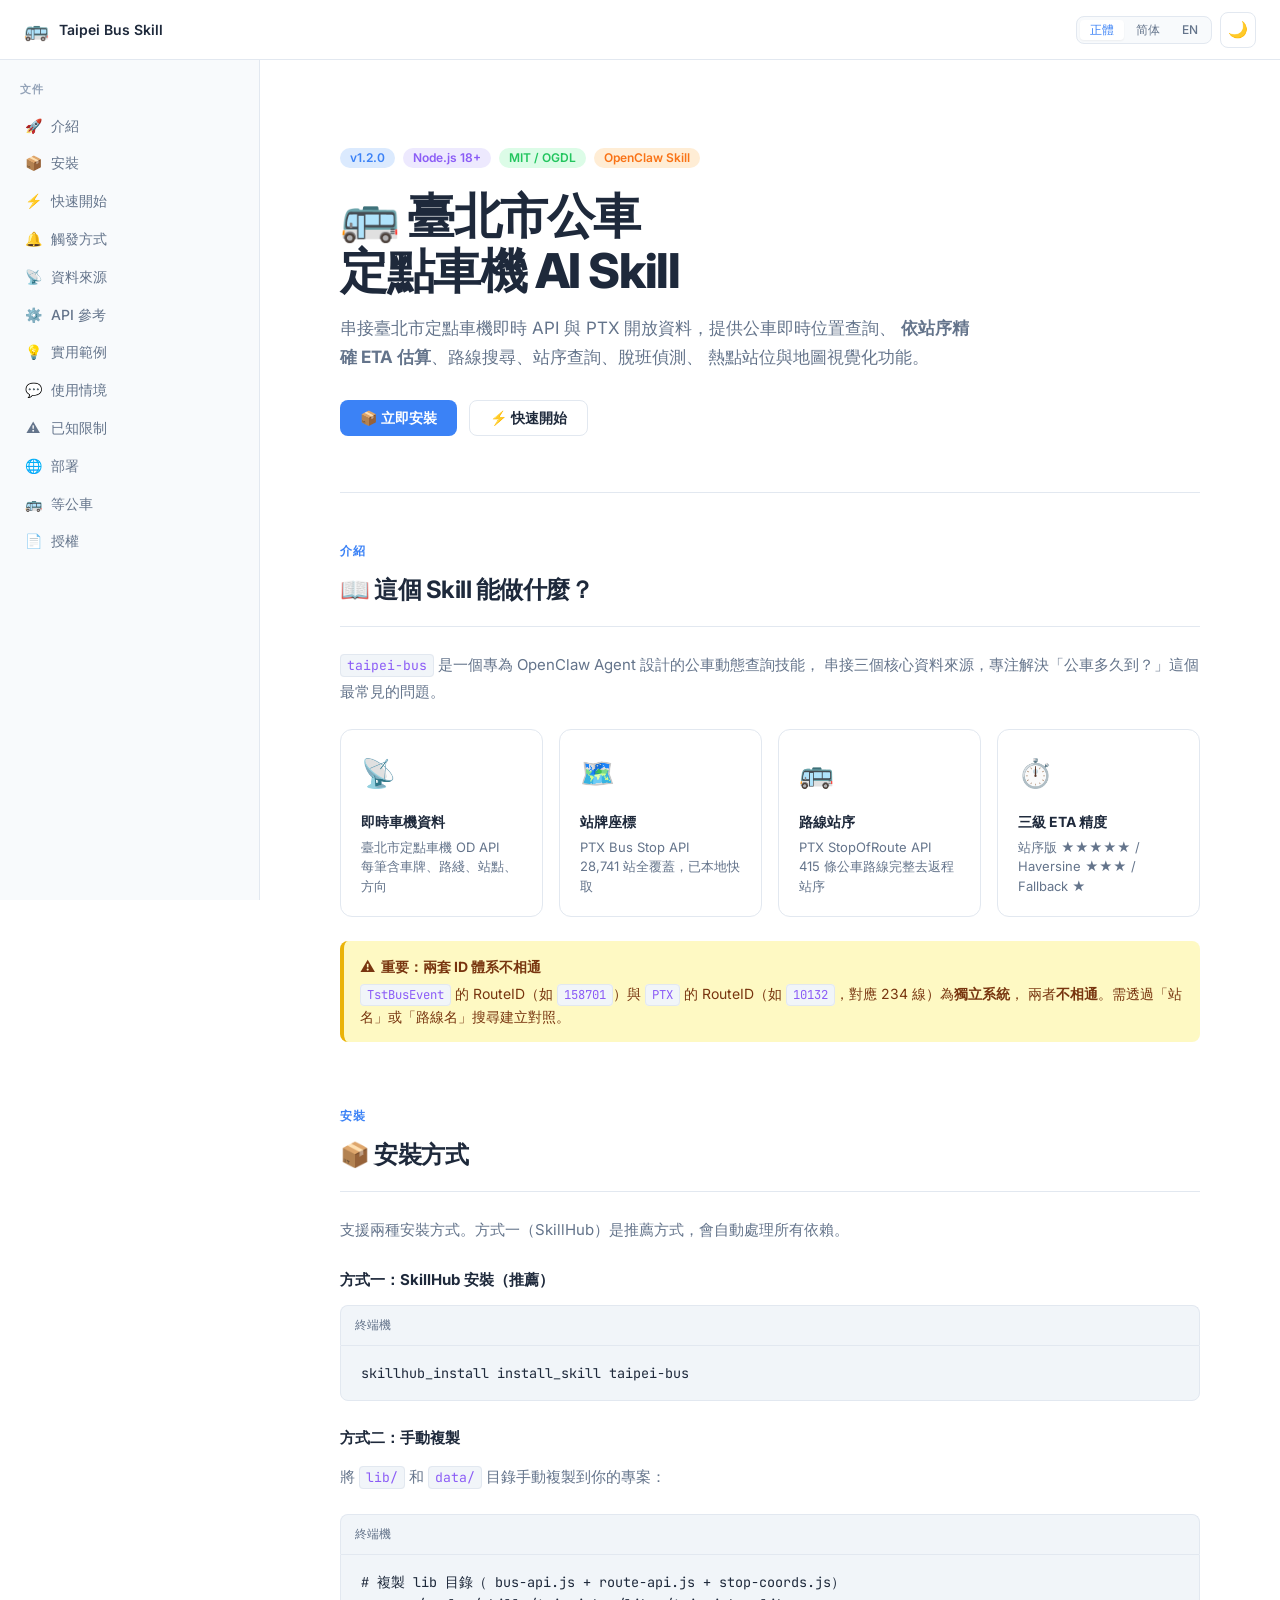
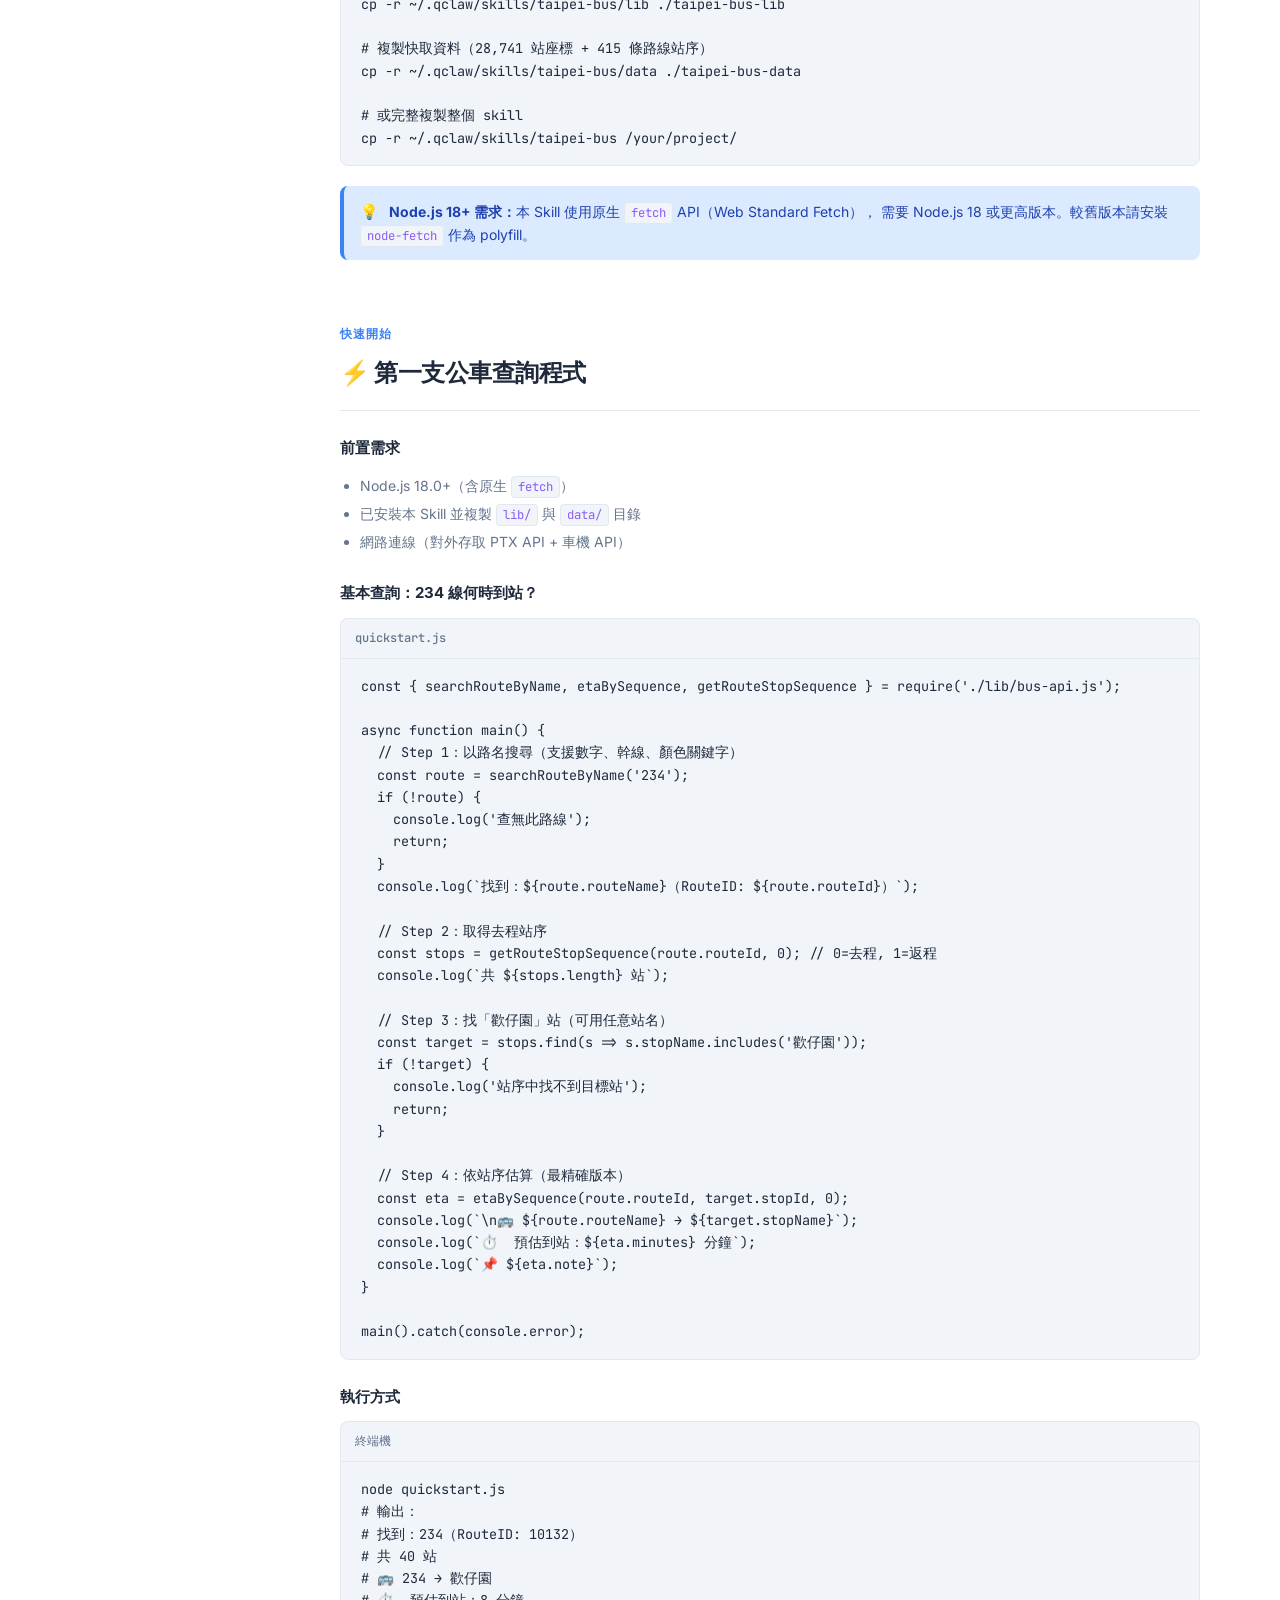
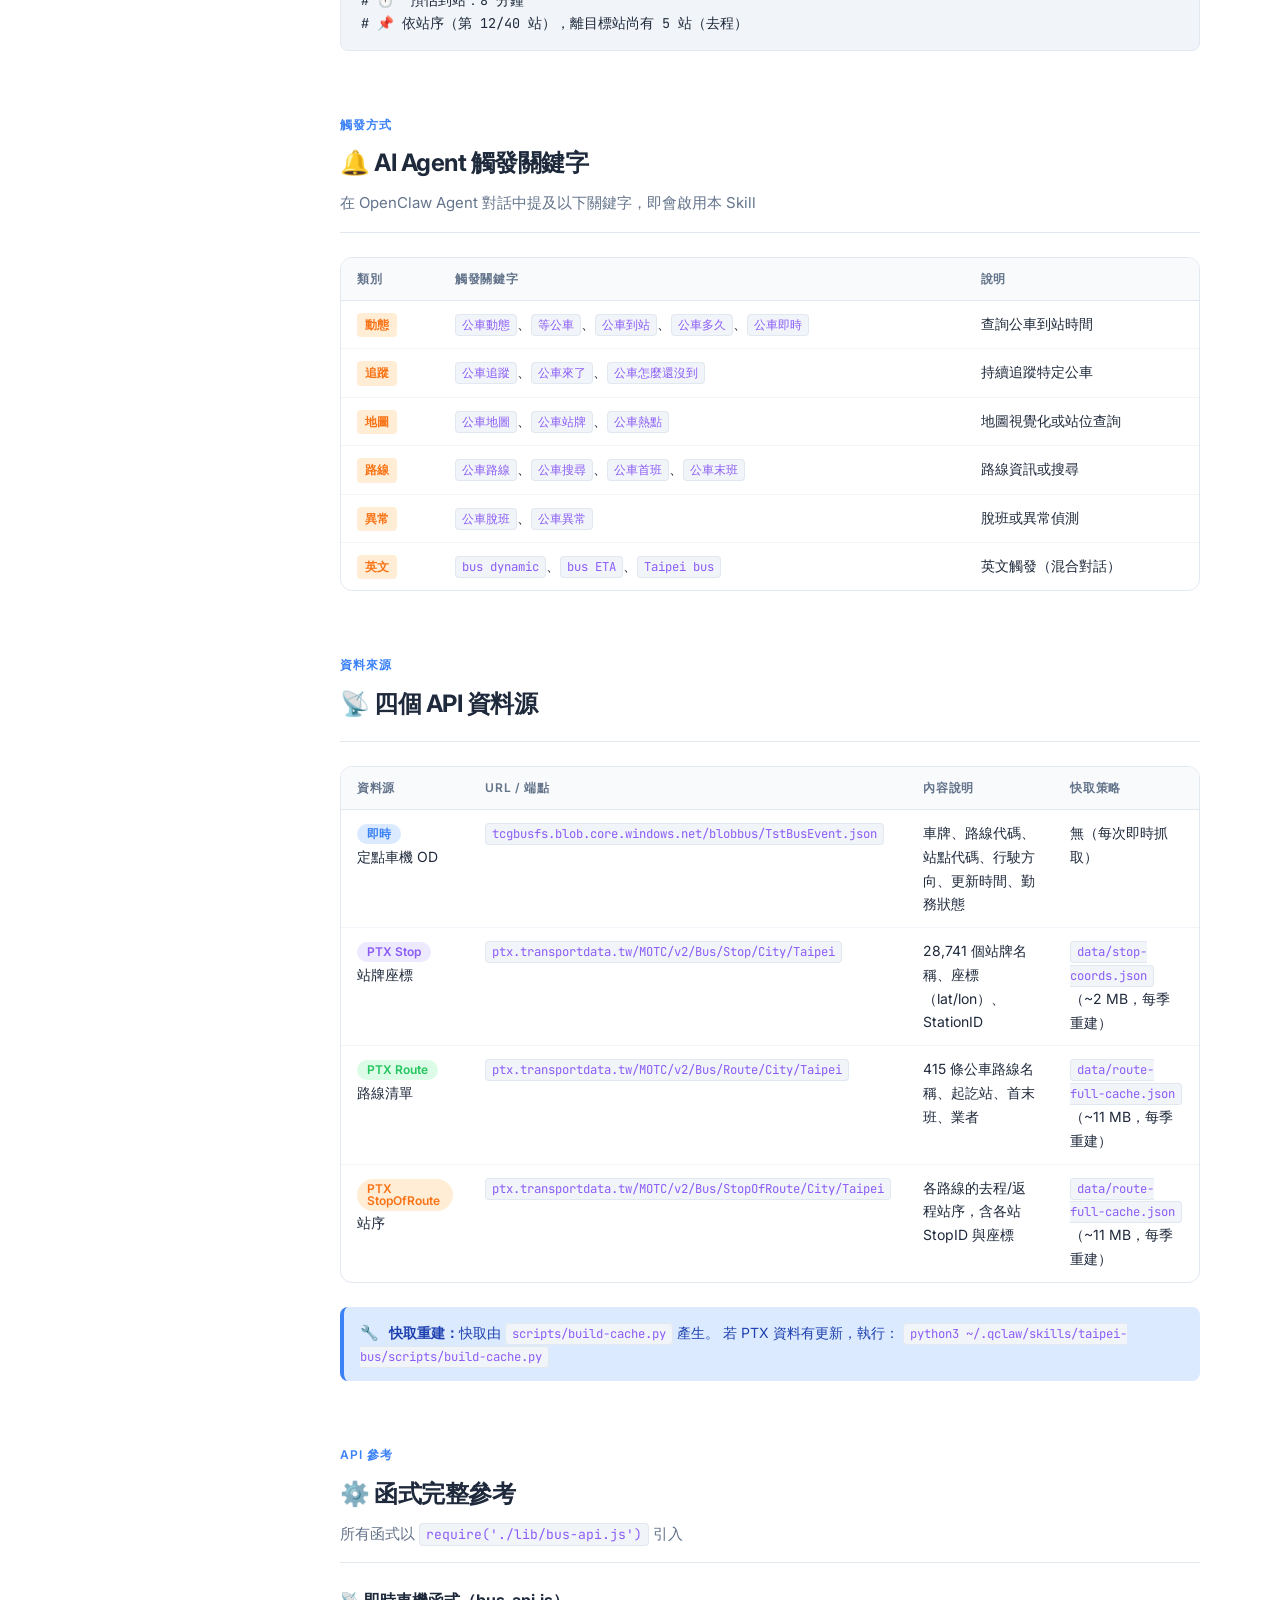
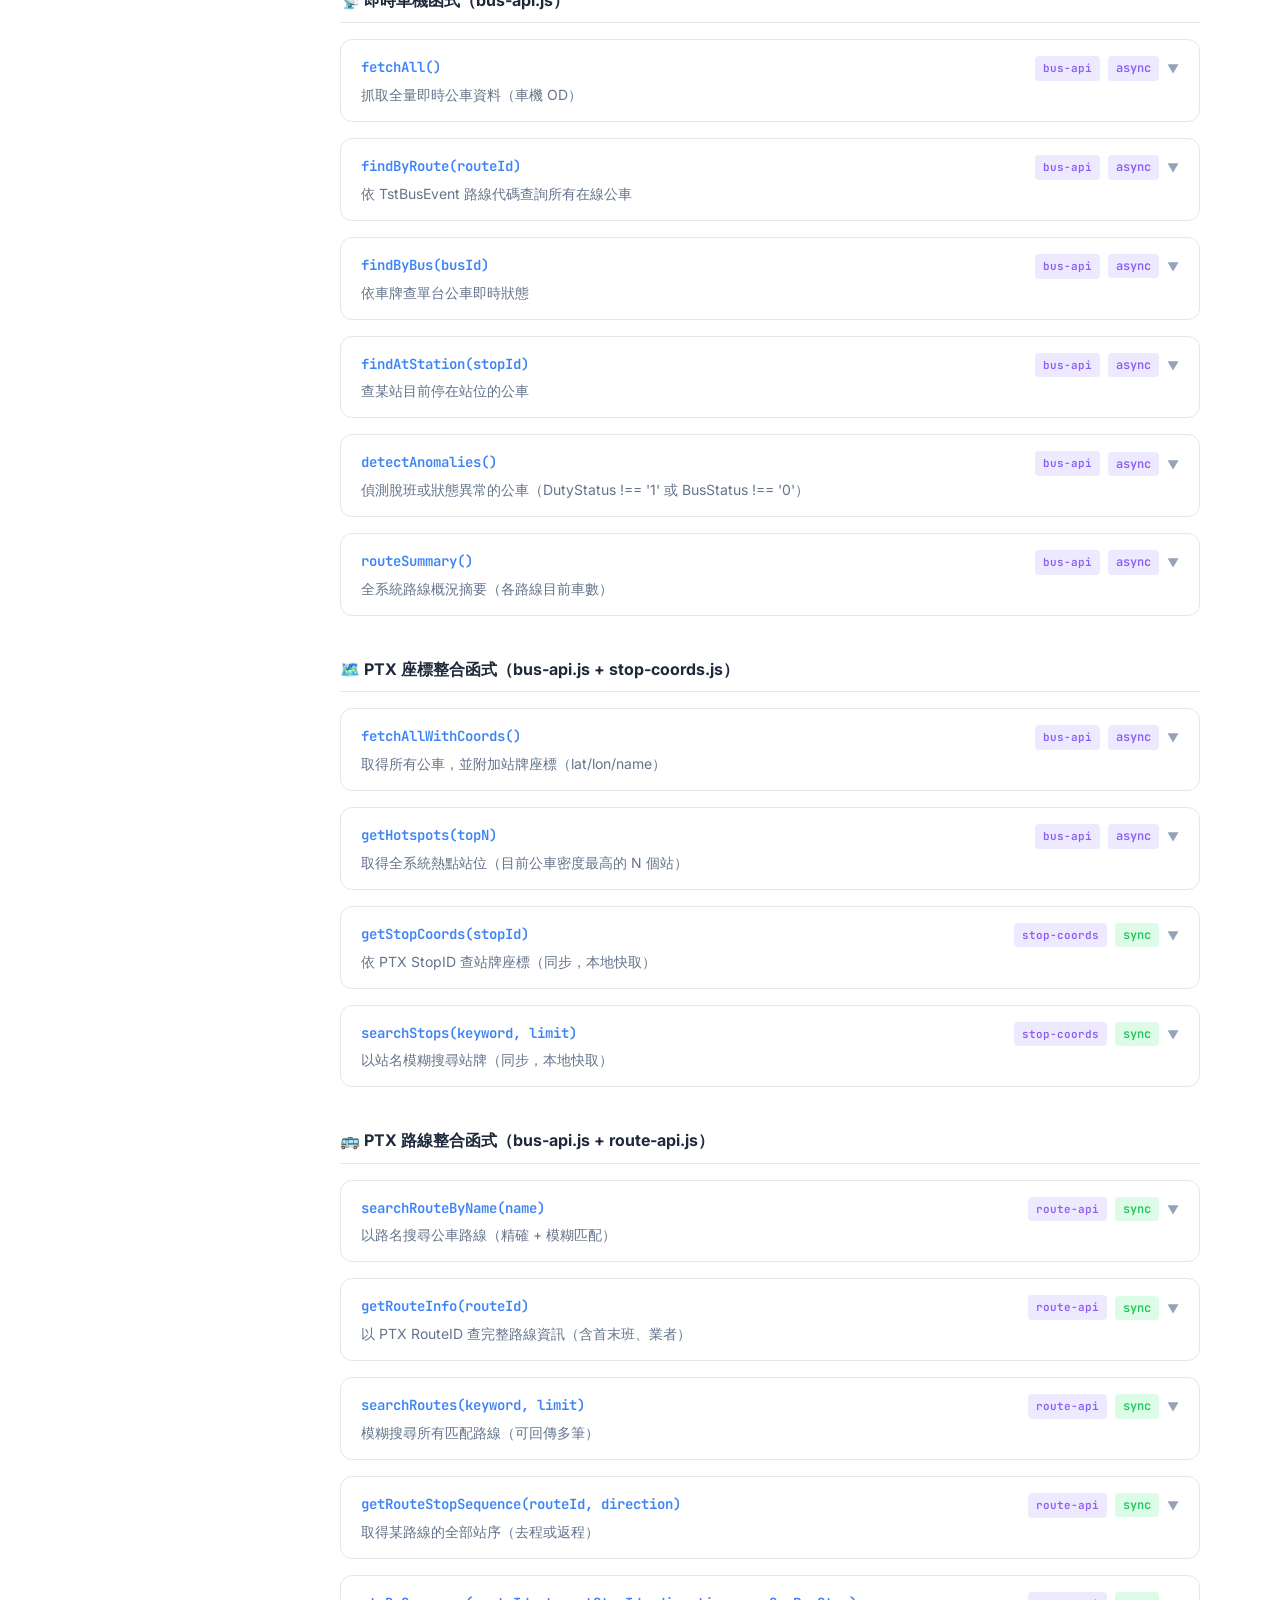
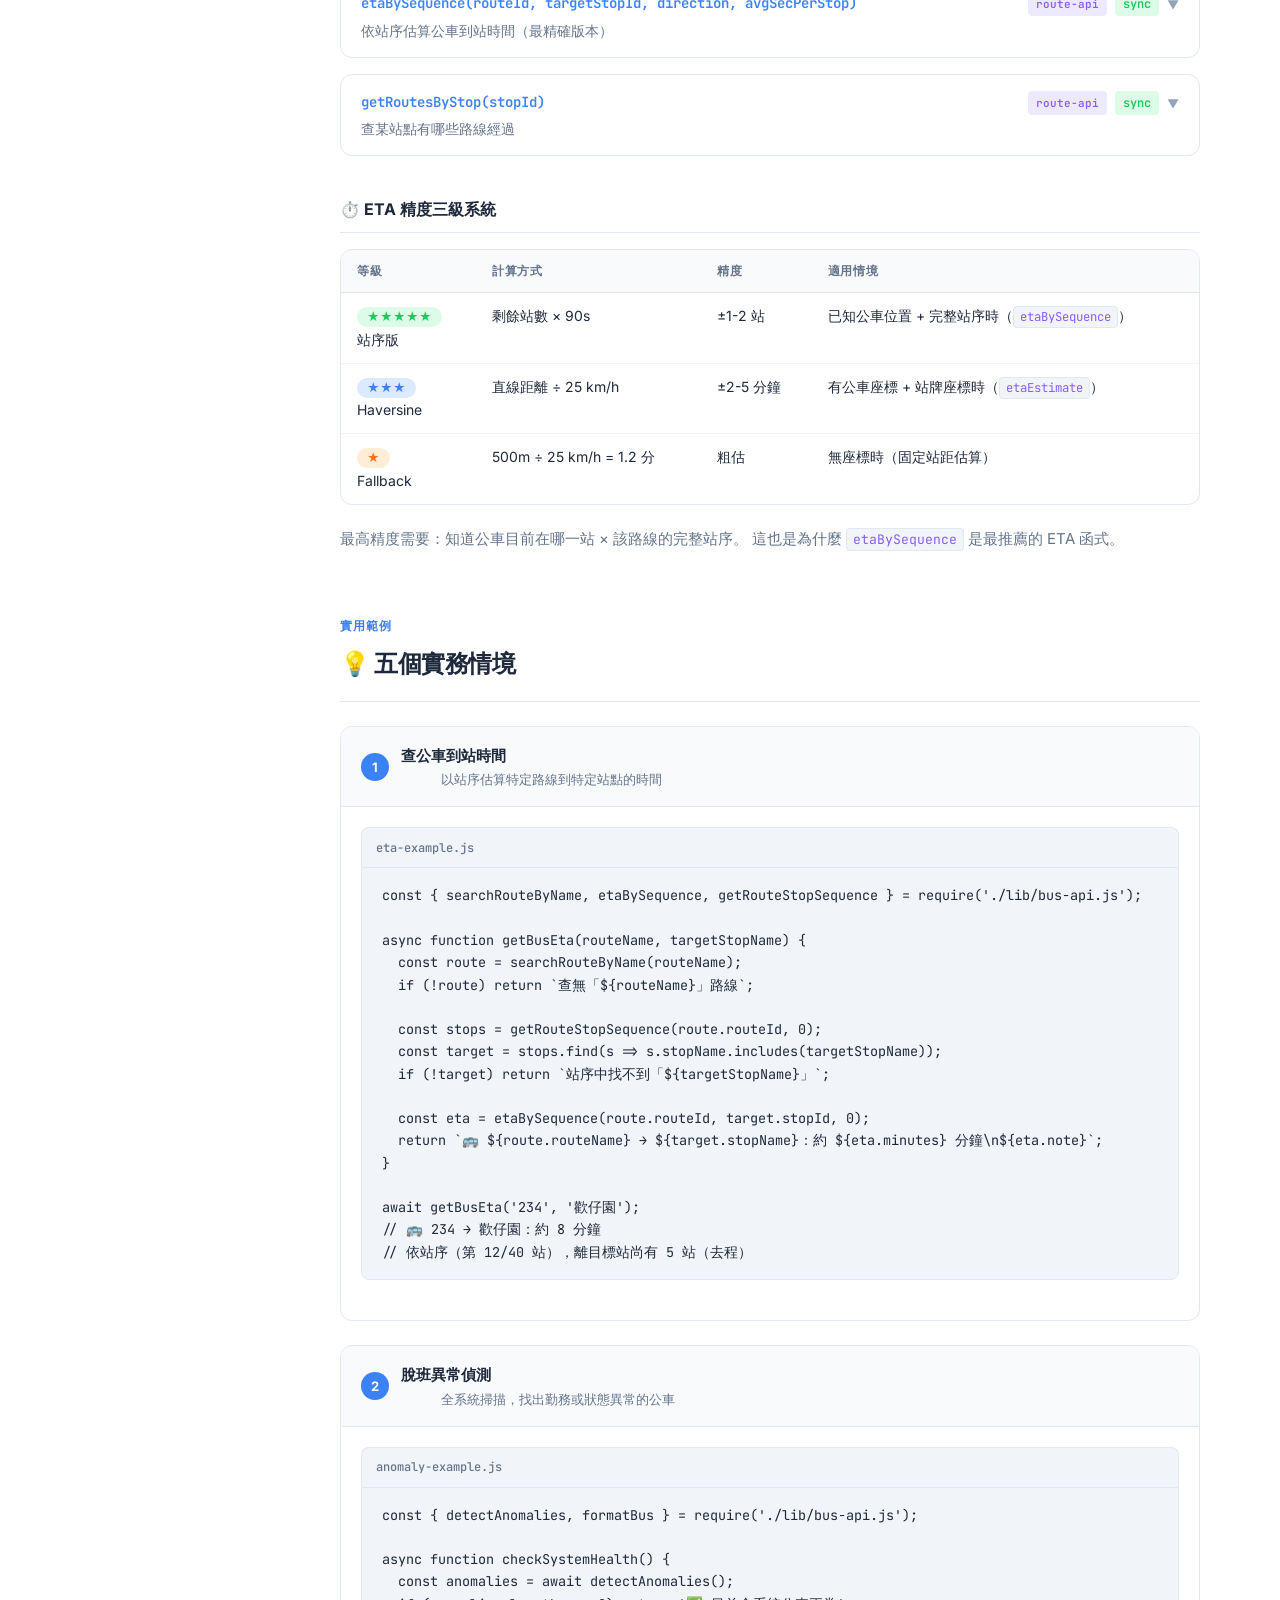
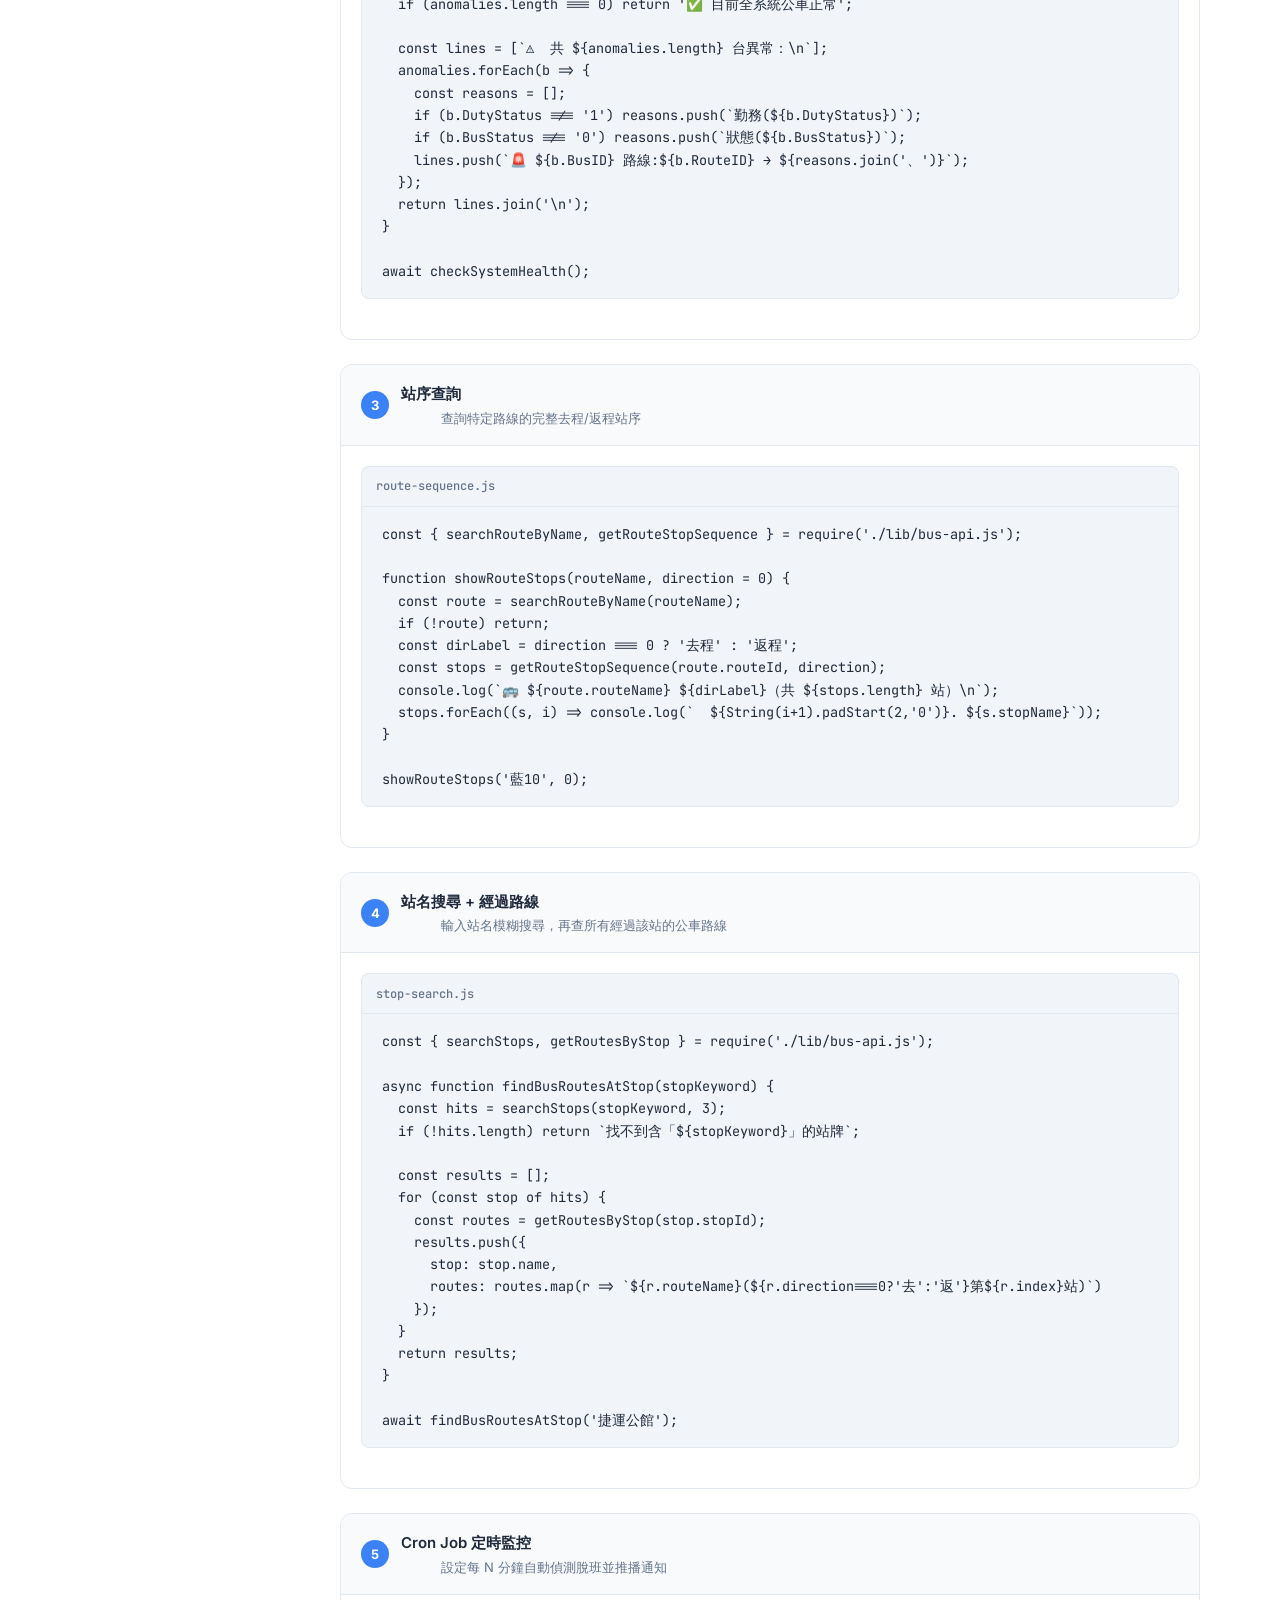
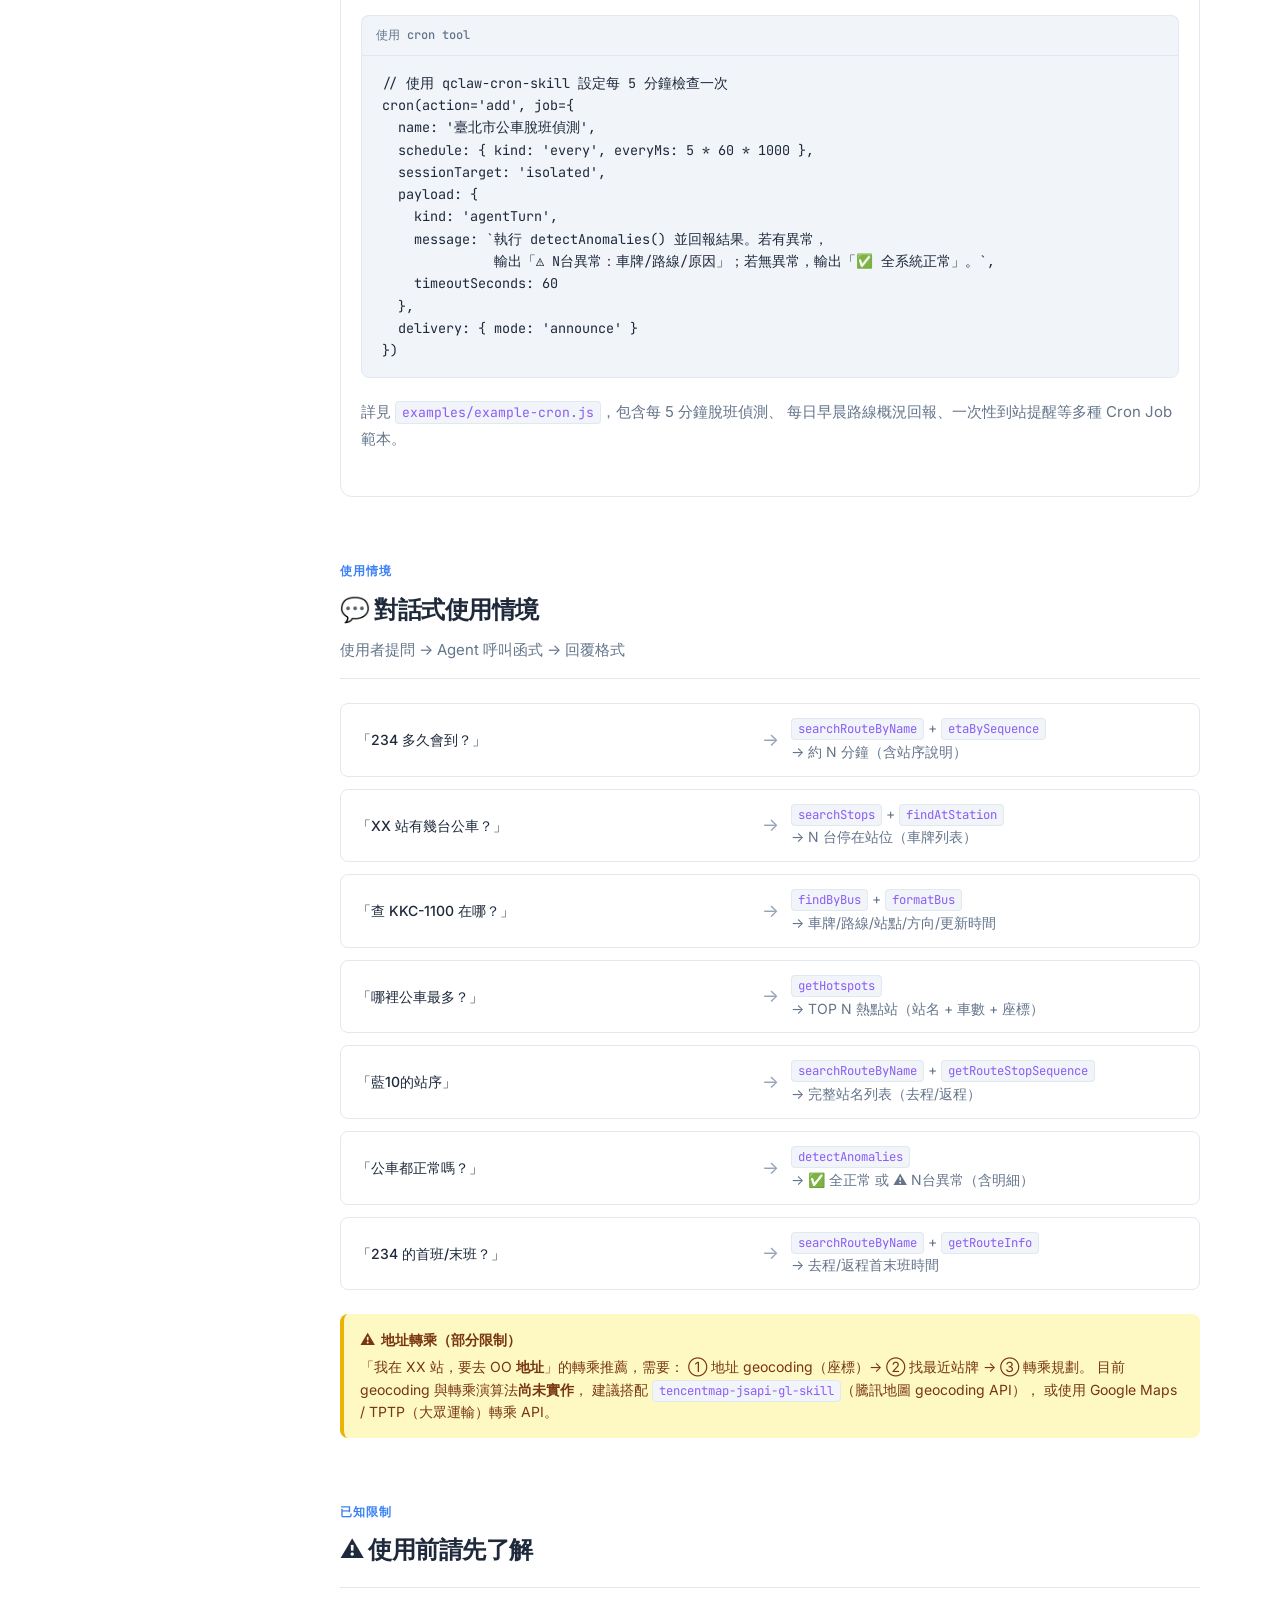
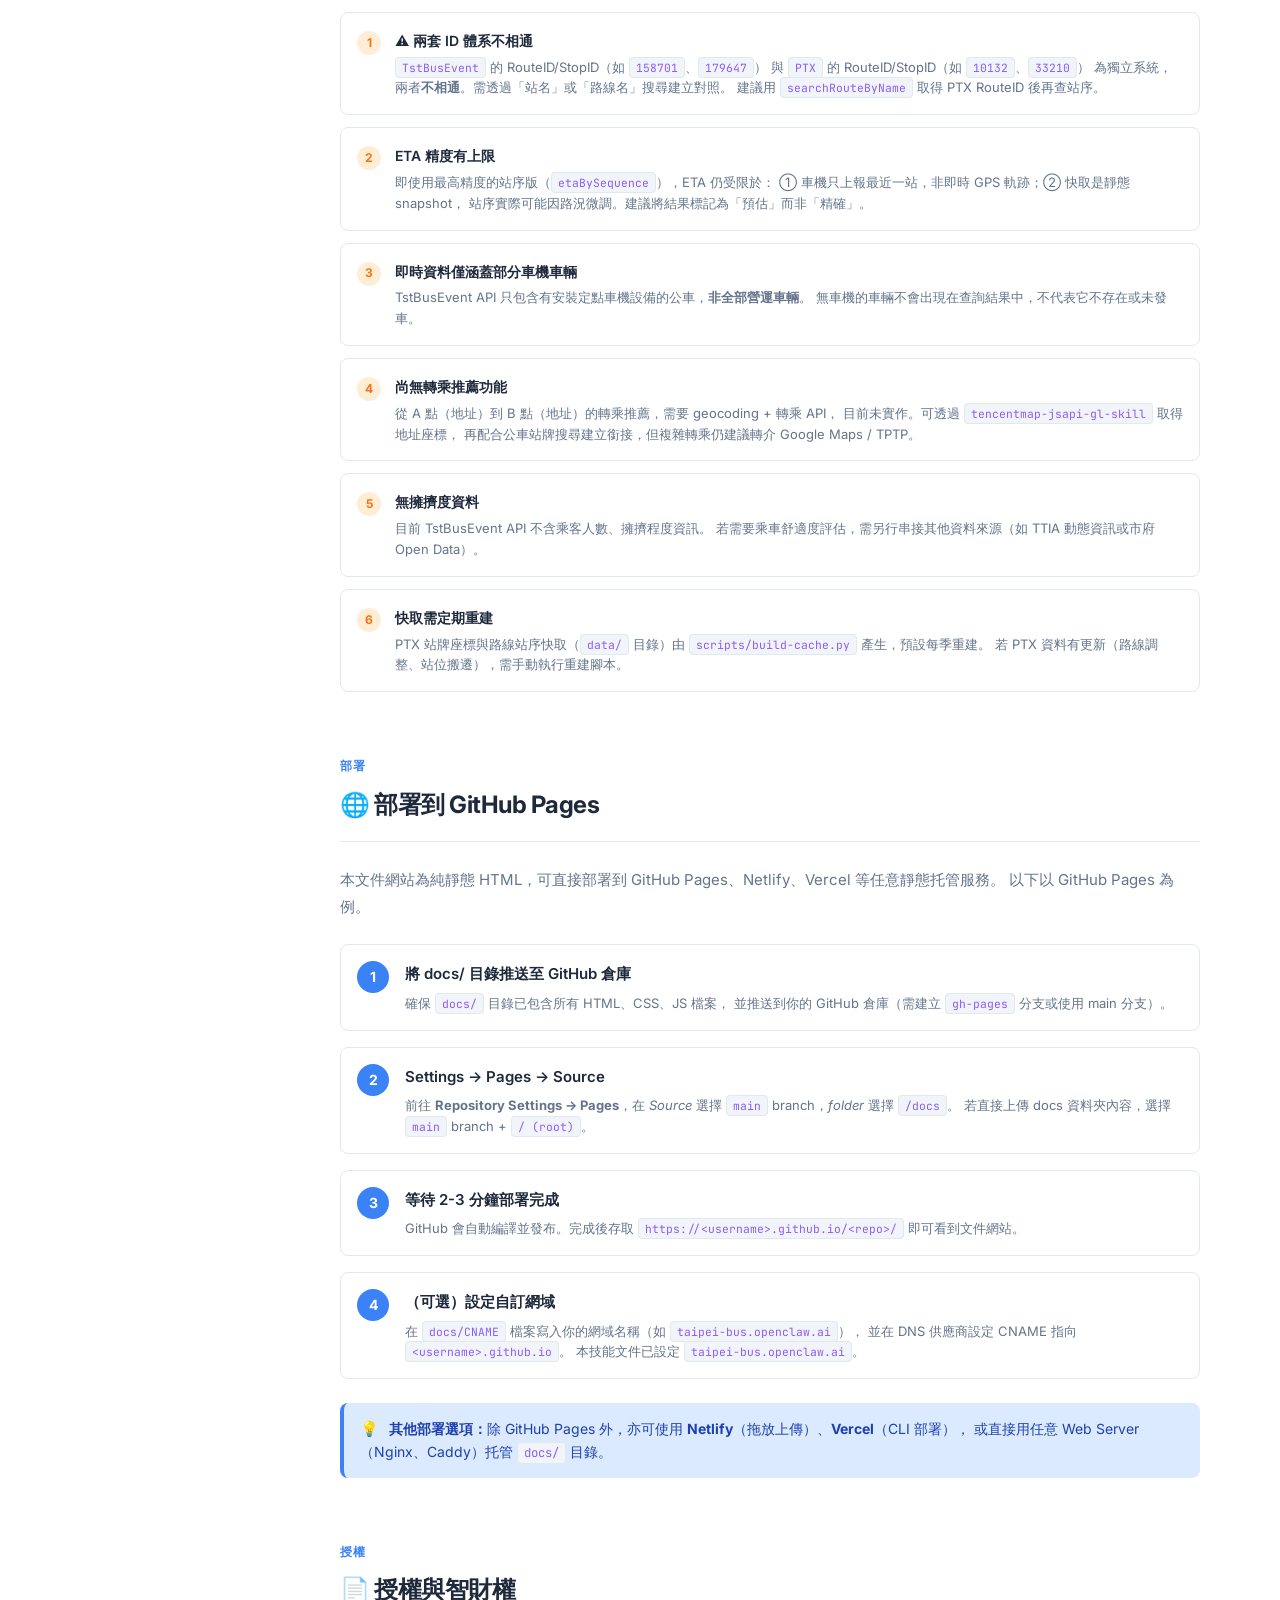
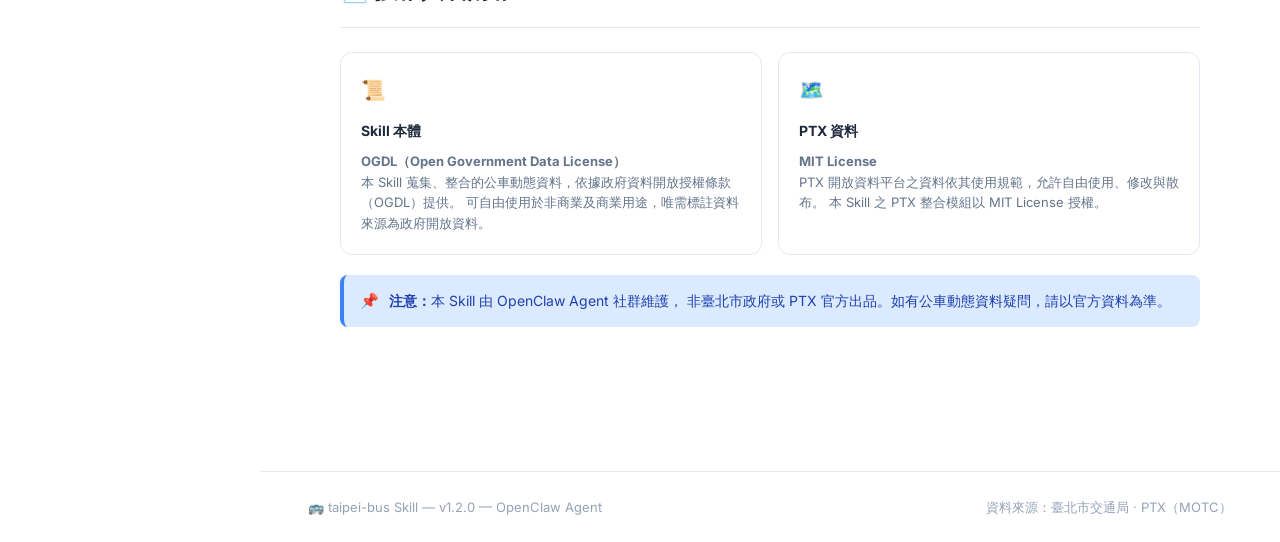
==== bus/index.html @ 84f10fd7 "feat: transform AI_Skills into skill center homepage - Add skill center index.html, style.css, data." ====
<!DOCTYPE html>
<html lang="zh-TW" data-theme="light">
<head>
  <meta charset="UTF-8">
  <meta name="viewport" content="width=device-width, initial-scale=1.0">
  <title>🚌 臺北市公車定點車機 AI Skill — OpenClaw</title>
  <meta name="description" content="臺北市公車即時動態查詢 AI Skill，串接定點車機 API + PTX，整合 ETA 估算、脫班偵測、路名搜尋、站序查詢。">
  <meta property="og:title" content="臺北市公車定點車機 AI Skill">
  <meta property="og:description" content="即時車位查詢 × 依站序精確 ETA × 路線資訊 × 地圖視覺化 × 脫班偵測">
  <meta property="og:type" content="website">
  <link rel="stylesheet" href="assets/css/style.css">
  <link rel="icon" href="data:image/svg+xml,<svg xmlns='http://www.w3.org/2000/svg' viewBox='0 0 100 100'><text y='.9em' font-size='90'>🚌</text></svg>">
</head>
<body>

  <!-- Header -->
  <header class="site-header">
    <a href="index.html" class="header-brand">
      <span class="header-logo">🚌</span>
      <span class="header-title">Taipei Bus Skill</span>
    </a>

    <div class="header-actions">
      <!-- Language Switcher -->
      <nav class="lang-switcher" aria-label="選擇語言">
        <button class="lang-btn active" data-lang="zh-TW">正體</button>
        <button class="lang-btn" data-lang="zh-CN">简体</button>
        <button class="lang-btn" data-lang="en">EN</button>
      </nav>

      <!-- Theme Toggle -->
      <button class="theme-toggle" id="themeToggle" aria-label="切換主題">🌙</button>

      <!-- Mobile Menu -->
      <button class="mobile-menu-btn" id="mobileMenuBtn" aria-label="開啟選單">☰</button>
    </div>
  </header>

  <!-- Sidebar Overlay (mobile) -->
  <div class="sidebar-overlay" id="sidebarOverlay"></div>

  <div class="layout">

    <!-- Sidebar -->
    <aside class="sidebar" id="sidebar" role="navigation" aria-label="文件導航">
      <div class="sidebar-section">
        <div class="sidebar-section-title">文件</div>
        <ul class="sidebar-nav">
          <li><a href="#intro" class="sidebar-link active"><span class="nav-icon">🚀</span> 介紹</a></li>
          <li><a href="#installation" class="sidebar-link"><span class="nav-icon">📦</span> 安裝</a></li>
          <li><a href="#quickstart" class="sidebar-link"><span class="nav-icon">⚡</span> 快速開始</a></li>
          <li><a href="#trigger" class="sidebar-link"><span class="nav-icon">🔔</span> 觸發方式</a></li>
          <li><a href="#data-sources" class="sidebar-link"><span class="nav-icon">📡</span> 資料來源</a></li>
          <li><a href="#api-reference" class="sidebar-link"><span class="nav-icon">⚙️</span> API 參考</a></li>
          <li><a href="#examples" class="sidebar-link"><span class="nav-icon">💡</span> 實用範例</a></li>
          <li><a href="#use-cases" class="sidebar-link"><span class="nav-icon">💬</span> 使用情境</a></li>
          <li><a href="#limitations" class="sidebar-link"><span class="nav-icon">⚠️</span> 已知限制</a></li>
          <li><a href="#deployment" class="sidebar-link"><span class="nav-icon">🌐</span> 部署</a></li>
          <li><a href="wait-bus.html" class="sidebar-link"><span class="nav-icon">🚌</span> 等公車</a></li>
          <li><a href="#license" class="sidebar-link"><span class="nav-icon">📄</span> 授權</a></li>
        </ul>
      </div>
    </aside>

    <!-- Main Content -->
    <main class="main-content">
      <div class="content-wrapper">

        <!-- Hero -->
        <section class="hero" id="hero">
          <div class="hero-badge-row">
            <span class="badge badge-blue">v1.2.0</span>
            <span class="badge badge-purple">Node.js 18+</span>
            <span class="badge badge-green">MIT / OGDL</span>
            <span class="badge badge-orange">OpenClaw Skill</span>
          </div>
          <h1 class="hero-title">🚌 臺北市公車<br>定點車機 AI Skill</h1>
          <p class="hero-description">
            串接臺北市定點車機即時 API 與 PTX 開放資料，提供公車即時位置查詢、
            <strong>依站序精確 ETA 估算</strong>、路線搜尋、站序查詢、脫班偵測、
            熱點站位與地圖視覺化功能。
          </p>
          <div class="hero-actions">
            <a href="#installation" class="btn btn-primary">📦 立即安裝</a>
            <a href="#quickstart" class="btn btn-secondary">⚡ 快速開始</a>
          </div>
        </section>

        <!-- ══════════════════════════════════════
             1. 介紹
        ══════════════════════════════════════ -->
        <section class="section" id="intro">
          <div class="section-header">
            <div class="section-eyebrow">介紹</div>
            <h2 class="section-title">📖 這個 Skill 能做什麼？</h2>
          </div>
          <p class="section-intro">
            <code>taipei-bus</code> 是一個專為 OpenClaw Agent 設計的公車動態查詢技能，
            串接三個核心資料來源，專注解決「公車多久到？」這個最常見的問題。
          </p>

          <div class="info-grid">
            <div class="info-card">
              <div class="info-card-icon">📡</div>
              <div class="info-card-title">即時車機資料</div>
              <div class="info-card-value">臺北市定點車機 OD API<br>每筆含車牌、路綫、站點、方向</div>
            </div>
            <div class="info-card">
              <div class="info-card-icon">🗺️</div>
              <div class="info-card-title">站牌座標</div>
              <div class="info-card-value">PTX Bus Stop API<br>28,741 站全覆蓋，已本地快取</div>
            </div>
            <div class="info-card">
              <div class="info-card-icon">🚌</div>
              <div class="info-card-title">路線站序</div>
              <div class="info-card-value">PTX StopOfRoute API<br>415 條公車路線完整去返程站序</div>
            </div>
            <div class="info-card">
              <div class="info-card-icon">⏱️</div>
              <div class="info-card-title">三級 ETA 精度</div>
              <div class="info-card-value">站序版 ★★★★★ / Haversine ★★★ / Fallback ★</div>
            </div>
          </div>

          <div class="alert alert-warning">
            <div class="alert-title"><span class="alert-icon">⚠️</span>重要：兩套 ID 體系不相通</div>
            <p>
              <code>TstBusEvent</code> 的 RouteID（如 <code>158701</code>）與
              <code>PTX</code> 的 RouteID（如 <code>10132</code>，對應 234 線）為<strong>獨立系統</strong>，
              兩者<strong>不相通</strong>。需透過「站名」或「路線名」搜尋建立對照。
            </p>
          </div>
        </section>

        <!-- ══════════════════════════════════════
             2. 安裝
        ══════════════════════════════════════ -->
        <section class="section" id="installation">
          <div class="section-header">
            <div class="section-eyebrow">安裝</div>
            <h2 class="section-title">📦 安裝方式</h2>
          </div>
          <p class="section-intro">
            支援兩種安裝方式。方式一（SkillHub）是推薦方式，會自動處理所有依賴。
          </p>

          <h3 style="font-size:15px;font-weight:700;margin-bottom:12px;color:var(--text-primary);">方式一：SkillHub 安裝（推薦）</h3>
          <div class="code-wrapper">
            <div class="code-header">
              <span>終端機</span>
              <button class="copy-btn">📋 複製</button>
            </div>
            <pre><code>skillhub_install install_skill taipei-bus</code></pre>
          </div>

          <h3 style="font-size:15px;font-weight:700;margin:24px 0 12px;color:var(--text-primary);">方式二：手動複製</h3>
          <p class="section-intro">將 <code>lib/</code> 和 <code>data/</code> 目錄手動複製到你的專案：</p>
          <div class="code-wrapper">
            <div class="code-header">
              <span>終端機</span>
              <button class="copy-btn">📋 複製</button>
            </div>
            <pre><code># 複製 lib 目錄（ bus-api.js + route-api.js + stop-coords.js）
cp -r ~/.qclaw/skills/taipei-bus/lib ./taipei-bus-lib

# 複製快取資料（28,741 站座標 + 415 條路線站序）
cp -r ~/.qclaw/skills/taipei-bus/data ./taipei-bus-data

# 或完整複製整個 skill
cp -r ~/.qclaw/skills/taipei-bus /your/project/</code></pre>
          </div>

          <div class="alert alert-info">
            <span class="alert-icon">💡</span>
            <strong>Node.js 18+ 需求：</strong>本 Skill 使用原生 <code>fetch</code> API（Web Standard Fetch），
            需要 Node.js 18 或更高版本。較舊版本請安裝 <code>node-fetch</code> 作為 polyfill。
          </div>
        </section>

        <!-- ══════════════════════════════════════
             3. 快速開始
        ══════════════════════════════════════ -->
        <section class="section" id="quickstart">
          <div class="section-header">
            <div class="section-eyebrow">快速開始</div>
            <h2 class="section-title">⚡ 第一支公車查詢程式</h2>
          </div>

          <h3 style="font-size:15px;font-weight:700;margin-bottom:12px;">前置需求</h3>
          <ul style="font-size:14px;color:var(--text-secondary);margin-bottom:24px;padding-left:20px;line-height:2;">
            <li>Node.js 18.0+（含原生 <code>fetch</code>）</li>
            <li>已安裝本 Skill 並複製 <code>lib/</code> 與 <code>data/</code> 目錄</li>
            <li>網路連線（對外存取 PTX API + 車機 API）</li>
          </ul>

          <h3 style="font-size:15px;font-weight:700;margin-bottom:12px;">基本查詢：234 線何時到站？</h3>
          <div class="code-wrapper">
            <div class="code-header">
              <span>quickstart.js</span>
              <button class="copy-btn">📋 複製</button>
            </div>
            <pre><code>const { searchRouteByName, etaBySequence, getRouteStopSequence } = require('./lib/bus-api.js');

async function main() {
  // Step 1：以路名搜尋（支援數字、幹線、顏色關鍵字）
  const route = searchRouteByName('234');
  if (!route) {
    console.log('查無此路線');
    return;
  }
  console.log(`找到：${route.routeName}（RouteID: ${route.routeId}）`);

  // Step 2：取得去程站序
  const stops = getRouteStopSequence(route.routeId, 0); // 0=去程, 1=返程
  console.log(`共 ${stops.length} 站`);

  // Step 3：找「歡仔園」站（可用任意站名）
  const target = stops.find(s => s.stopName.includes('歡仔園'));
  if (!target) {
    console.log('站序中找不到目標站');
    return;
  }

  // Step 4：依站序估算（最精確版本）
  const eta = etaBySequence(route.routeId, target.stopId, 0);
  console.log(`\n🚌 ${route.routeName} → ${target.stopName}`);
  console.log(`⏱️  預估到站：${eta.minutes} 分鐘`);
  console.log(`📌 ${eta.note}`);
}

main().catch(console.error);</code></pre>
          </div>

          <h3 style="font-size:15px;font-weight:700;margin:24px 0 12px;">執行方式</h3>
          <div class="code-wrapper">
            <div class="code-header">
              <span>終端機</span>
              <button class="copy-btn">📋 複製</button>
            </div>
            <pre><code>node quickstart.js
# 輸出：
# 找到：234（RouteID: 10132）
# 共 40 站
# 🚌 234 → 歡仔園
# ⏱️  預估到站：8 分鐘
# 📌 依站序（第 12/40 站），離目標站尚有 5 站（去程）</code></pre>
          </div>
        </section>

        <!-- ══════════════════════════════════════
             4. 觸發方式
        ══════════════════════════════════════ -->
        <section class="section" id="trigger">
          <div class="section-header">
            <div class="section-eyebrow">觸發方式</div>
            <h2 class="section-title">🔔 AI Agent 觸發關鍵字</h2>
            <p class="section-subtitle">在 OpenClaw Agent 對話中提及以下關鍵字，即會啟用本 Skill</p>
          </div>

          <div class="table-wrapper">
            <table>
              <thead>
                <tr>
                  <th>類別</th>
                  <th>觸發關鍵字</th>
                  <th>說明</th>
                </tr>
              </thead>
              <tbody>
                <tr>
                  <td><span class="tag tag-string">動態</span></td>
                  <td><code>公車動態</code>、<code>等公車</code>、<code>公車到站</code>、<code>公車多久</code>、<code>公車即時</code></td>
                  <td>查詢公車到站時間</td>
                </tr>
                <tr>
                  <td><span class="tag tag-string">追蹤</span></td>
                  <td><code>公車追蹤</code>、<code>公車來了</code>、<code>公車怎麼還沒到</code></td>
                  <td>持續追蹤特定公車</td>
                </tr>
                <tr>
                  <td><span class="tag tag-string">地圖</span></td>
                  <td><code>公車地圖</code>、<code>公車站牌</code>、<code>公車熱點</code></td>
                  <td>地圖視覺化或站位查詢</td>
                </tr>
                <tr>
                  <td><span class="tag tag-string">路線</span></td>
                  <td><code>公車路線</code>、<code>公車搜尋</code>、<code>公車首班</code>、<code>公車末班</code></td>
                  <td>路線資訊或搜尋</td>
                </tr>
                <tr>
                  <td><span class="tag tag-string">異常</span></td>
                  <td><code>公車脫班</code>、<code>公車異常</code></td>
                  <td>脫班或異常偵測</td>
                </tr>
                <tr>
                  <td><span class="tag tag-string">英文</span></td>
                  <td><code>bus dynamic</code>、<code>bus ETA</code>、<code>Taipei bus</code></td>
                  <td>英文觸發（混合對話）</td>
                </tr>
              </tbody>
            </table>
          </div>
        </section>

        <!-- ══════════════════════════════════════
             5. 資料來源
        ══════════════════════════════════════ -->
        <section class="section" id="data-sources">
          <div class="section-header">
            <div class="section-eyebrow">資料來源</div>
            <h2 class="section-title">📡 四個 API 資料源</h2>
          </div>

          <div class="table-wrapper">
            <table>
              <thead>
                <tr>
                  <th>資料源</th>
                  <th>URL / 端點</th>
                  <th>內容說明</th>
                  <th>快取策略</th>
                </tr>
              </thead>
              <tbody>
                <tr>
                  <td><span class="badge badge-blue">即時</span><br>定點車機 OD</td>
                  <td><code>tcgbusfs.blob.core.windows.net/blobbus/TstBusEvent.json</code></td>
                  <td>車牌、路線代碼、站點代碼、行駛方向、更新時間、勤務狀態</td>
                  <td>無（每次即時抓取）</td>
                </tr>
                <tr>
                  <td><span class="badge badge-purple">PTX Stop</span><br>站牌座標</td>
                  <td><code>ptx.transportdata.tw/MOTC/v2/Bus/Stop/City/Taipei</code></td>
                  <td>28,741 個站牌名稱、座標（lat/lon）、StationID</td>
                  <td><code>data/stop-coords.json</code>（~2 MB，每季重建）</td>
                </tr>
                <tr>
                  <td><span class="badge badge-green">PTX Route</span><br>路線清單</td>
                  <td><code>ptx.transportdata.tw/MOTC/v2/Bus/Route/City/Taipei</code></td>
                  <td>415 條公車路線名稱、起訖站、首末班、業者</td>
                  <td><code>data/route-full-cache.json</code>（~11 MB，每季重建）</td>
                </tr>
                <tr>
                  <td><span class="badge badge-orange">PTX StopOfRoute</span><br>站序</td>
                  <td><code>ptx.transportdata.tw/MOTC/v2/Bus/StopOfRoute/City/Taipei</code></td>
                  <td>各路線的去程/返程站序，含各站 StopID 與座標</td>
                  <td><code>data/route-full-cache.json</code>（~11 MB，每季重建）</td>
                </tr>
              </tbody>
            </table>
          </div>

          <div class="alert alert-info">
            <span class="alert-icon">🔧</span>
            <strong>快取重建：</strong>快取由 <code>scripts/build-cache.py</code> 產生。
            若 PTX 資料有更新，執行：
            <code>python3 ~/.qclaw/skills/taipei-bus/scripts/build-cache.py</code>
          </div>
        </section>

        <!-- ══════════════════════════════════════
             6. API 參考
        ══════════════════════════════════════ -->
        <section class="section" id="api-reference">
          <div class="section-header">
            <div class="section-eyebrow">API 參考</div>
            <h2 class="section-title">⚙️ 函式完整參考</h2>
            <p class="section-subtitle">所有函式以 <code>require('./lib/bus-api.js')</code> 引入</p>
          </div>

          <!-- ── 即時車機 ── -->
          <h3 style="font-size:16px;font-weight:700;margin-bottom:16px;padding-bottom:8px;border-bottom:1px solid var(--border);color:var(--text-primary);">
            📡 即時車機函式（bus-api.js）
          </h3>

          <div class="function-list">

            <!-- fetchAll -->
            <div class="function-card">
              <div class="function-card-header">
                <div>
                  <div class="function-name">fetchAll()</div>
                  <div class="function-desc">抓取全量即時公車資料（車機 OD）</div>
                </div>
                <div style="display:flex;gap:8px;align-items:center;">
                  <span class="function-module-tag">bus-api</span>
                  <span class="tag tag-promise">async</span>
                  <span class="chevron">▼</span>
                </div>
              </div>
              <div class="function-body">
                <div class="return-info">
                  <strong>回傳：</strong><code>Promise&lt;BusRecord[]&gt;</code> — 按更新時間倒序排列的公車陣列
                </div>
                <h4 style="font-size:13px;font-weight:700;margin-bottom:8px;">參數</h4>
                <div class="table-wrapper" style="margin-bottom:16px;">
                  <table class="param-table">
                    <thead><tr><th>參數</th><th>類型</th><th>預設值</th><th>說明</th></tr></thead>
                    <tbody>
                      <tr><td>—</td><td>—</td><td>—</td><td>無參數</td></tr>
                    </tbody>
                  </table>
                </div>
                <h4 style="font-size:13px;font-weight:700;margin-bottom:8px;">範例</h4>
                <div class="code-wrapper">
                  <div class="code-header"><span>javascript</span><button class="copy-btn">📋 複製</button></div>
                  <pre><code>const { fetchAll } = require('./lib/bus-api.js');

const buses = await fetchAll();
console.log(`全系統共 ${buses.length} 台公車在線`);
buses.slice(0, 3).forEach(b => console.log(b.BusID, b.RouteID, b.StopID));</code></pre>
                </div>
              </div>
            </div>

            <!-- findByRoute -->
            <div class="function-card">
              <div class="function-card-header">
                <div>
                  <div class="function-name">findByRoute(routeId)</div>
                  <div class="function-desc">依 TstBusEvent 路線代碼查詢所有在線公車</div>
                </div>
                <div style="display:flex;gap:8px;align-items:center;">
                  <span class="function-module-tag">bus-api</span>
                  <span class="tag tag-promise">async</span>
                  <span class="chevron">▼</span>
                </div>
              </div>
              <div class="function-body">
                <div class="return-info">
                  <strong>回傳：</strong><code>Promise&lt;BusRecord[]&gt;</code> — 該路線所有在線公車
                </div>
                <h4 style="font-size:13px;font-weight:700;margin-bottom:8px;">參數</h4>
                <div class="table-wrapper" style="margin-bottom:16px;">
                  <table class="param-table">
                    <thead><tr><th>參數</th><th>類型</th><th>說明</th></tr></thead>
                    <tbody>
                      <tr><td><code>routeId</code></td><td><span class="tag tag-string">string</span></td><td>TstBusEvent 路線代碼（如 <code>'158701'</code>）⚠️ 非 PTX RouteID</td></tr>
                    </tbody>
                  </table>
                </div>
                <div class="alert alert-warning" style="margin-bottom:12px;">
                  <span class="alert-icon">⚠️</span>這裡的 <code>routeId</code> 是 TstBusEvent 體系的代碼（如 <code>158701</code>），
                  不是 PTX RouteID（如 <code>10132</code>）。建議先用 <code>searchRouteByName</code> 確認。
                </div>
                <div class="code-wrapper">
                  <div class="code-header"><span>javascript</span><button class="copy-btn">📋 複製</button></div>
                  <pre><code>const { findByRoute } = require('./lib/bus-api.js');

const buses = await findByRoute('158701');
console.log(`路線 ${buses.length} 台公車在線`);
buses.forEach(b => console.log(`${b.BusID} 在 ${b.StopID}`));</code></pre>
                </div>
              </div>
            </div>

            <!-- findByBus -->
            <div class="function-card">
              <div class="function-card-header">
                <div>
                  <div class="function-name">findByBus(busId)</div>
                  <div class="function-desc">依車牌查單台公車即時狀態</div>
                </div>
                <div style="display:flex;gap:8px;align-items:center;">
                  <span class="function-module-tag">bus-api</span>
                  <span class="tag tag-promise">async</span>
                  <span class="chevron">▼</span>
                </div>
              </div>
              <div class="function-body">
                <div class="return-info">
                  <strong>回傳：</strong><code>Promise&lt;BusRecord | null&gt;</code> — 找不到時回傳 <code>null</code>
                </div>
                <h4 style="font-size:13px;font-weight:700;margin-bottom:8px;">參數</h4>
                <div class="table-wrapper" style="margin-bottom:16px;">
                  <table class="param-table">
                    <thead><tr><th>參數</th><th>類型</th><th>說明</th></tr></thead>
                    <tbody>
                      <tr><td><code>busId</code></td><td><span class="tag tag-string">string</span></td><td>車牌號碼（如 <code>'KKC-1100'</code>）</td></tr>
                    </tbody>
                  </table>
                </div>
                <div class="code-wrapper">
                  <div class="code-header"><span>javascript</span><button class="copy-btn">📋 複製</button></div>
                  <pre><code>const { findByBus, formatBus } = require('./lib/bus-api.js');

const bus = await findByBus('KKC-1100');
if (bus) {
  console.log(formatBus(bus, true));
} else {
  console.log('查無此車牌或車機未上線');
}</code></pre>
                </div>
              </div>
            </div>

            <!-- findAtStation -->
            <div class="function-card">
              <div class="function-card-header">
                <div>
                  <div class="function-name">findAtStation(stopId)</div>
                  <div class="function-desc">查某站目前停在站位的公車</div>
                </div>
                <div style="display:flex;gap:8px;align-items:center;">
                  <span class="function-module-tag">bus-api</span>
                  <span class="tag tag-promise">async</span>
                  <span class="chevron">▼</span>
                </div>
              </div>
              <div class="function-body">
                <div class="return-info">
                  <strong>回傳：</strong><code>Promise&lt;BusRecord[]&gt;</code> — <code>CarOnStop === '1'</code> 的公車陣列
                </div>
                <h4 style="font-size:13px;font-weight:700;margin-bottom:8px;">參數</h4>
                <div class="table-wrapper" style="margin-bottom:16px;">
                  <table class="param-table">
                    <thead><tr><th>參數</th><th>類型</th><th>說明</th></tr></thead>
                    <tbody>
                      <tr><td><code>stopId</code></td><td><span class="tag tag-string">string</span></td><td>站點代碼（TstBusEvent StopID）</td></tr>
                    </tbody>
                  </table>
                </div>
                <div class="code-wrapper">
                  <div class="code-header"><span>javascript</span><button class="copy-btn">📋 複製</button></div>
                  <pre><code>const { findAtStation } = require('./lib/bus-api.js');

// 查 179647 站有幾台公車停在站位
const buses = await findAtStation('179647');
console.log(`站位 ${buses.length} 台停在站位`);
buses.forEach(b => console.log(b.BusID, b.RouteID));</code></pre>
                </div>
              </div>
            </div>

            <!-- detectAnomalies -->
            <div class="function-card">
              <div class="function-card-header">
                <div>
                  <div class="function-name">detectAnomalies()</div>
                  <div class="function-desc">偵測脫班或狀態異常的公車（DutyStatus !== '1' 或 BusStatus !== '0'）</div>
                </div>
                <div style="display:flex;gap:8px;align-items:center;">
                  <span class="function-module-tag">bus-api</span>
                  <span class="tag tag-promise">async</span>
                  <span class="chevron">▼</span>
                </div>
              </div>
              <div class="function-body">
                <div class="return-info">
                  <strong>回傳：</strong><code>Promise&lt;BusRecord[]&gt;</code> — 異常公車陣列，空陣列表示全系統正常
                </div>
                <h4 style="font-size:13px;font-weight:700;margin-bottom:8px;">參數</h4>
                <div class="table-wrapper" style="margin-bottom:16px;">
                  <table class="param-table">
                    <thead><tr><th>參數</th><th>類型</th><th>預設值</th><th>說明</th></tr></thead>
                    <tbody>
                      <tr><td>—</td><td>—</td><td>—</td><td>無參數</td></tr>
                    </tbody>
                  </table>
                </div>
                <div class="code-wrapper">
                  <div class="code-header"><span>javascript</span><button class="copy-btn">📋 複製</button></div>
                  <pre><code>const { detectAnomalies, formatBus } = require('./lib/bus-api.js');

const anomalies = await detectAnomalies();
if (anomalies.length === 0) {
  console.log('✅ 全系統正常');
} else {
  console.log(`⚠️ ${anomalies.length} 台異常`);
  anomalies.forEach(b => console.log(formatBus(b)));
}</code></pre>
                </div>
              </div>
            </div>

            <!-- routeSummary -->
            <div class="function-card">
              <div class="function-card-header">
                <div>
                  <div class="function-name">routeSummary()</div>
                  <div class="function-desc">全系統路線概況摘要（各路線目前車數）</div>
                </div>
                <div style="display:flex;gap:8px;align-items:center;">
                  <span class="function-module-tag">bus-api</span>
                  <span class="tag tag-promise">async</span>
                  <span class="chevron">▼</span>
                </div>
              </div>
              <div class="function-body">
                <div class="return-info">
                  <strong>回傳：</strong><code>Promise&lt;{[routeId]: {count, buses[]}}&gt;</code>
                </div>
                <div class="code-wrapper">
                  <div class="code-header"><span>javascript</span><button class="copy-btn">📋 複製</button></div>
                  <pre><code>const { routeSummary } = require('./lib/bus-api.js');

const summary = await routeSummary();
// 找出目前車數最多的前 5 條路線
const top5 = Object.entries(summary)
  .sort(([,a],[,b]) => b.count - a.count)
  .slice(0, 5);

top5.forEach(([routeId, {count}]) => {
  console.log(`路線 ${routeId}: ${count} 台`);
});</code></pre>
                </div>
              </div>
            </div>

          </div>

          <!-- ── PTX 座標 ── -->
          <h3 style="font-size:16px;font-weight:700;margin:40px 0 16px;padding-bottom:8px;border-bottom:1px solid var(--border);color:var(--text-primary);">
            🗺️ PTX 座標整合函式（bus-api.js + stop-coords.js）
          </h3>

          <div class="function-list">

            <!-- fetchAllWithCoords -->
            <div class="function-card">
              <div class="function-card-header">
                <div>
                  <div class="function-name">fetchAllWithCoords()</div>
                  <div class="function-desc">取得所有公車，並附加站牌座標（lat/lon/name）</div>
                </div>
                <div style="display:flex;gap:8px;align-items:center;">
                  <span class="function-module-tag">bus-api</span>
                  <span class="tag tag-promise">async</span>
                  <span class="chevron">▼</span>
                </div>
              </div>
              <div class="function-body">
                <div class="return-info">
                  <strong>回傳：</strong><code>Promise&lt;EnrichedBusRecord[]&gt;</code> — 每筆記錄附加 <code>_stopCoords</code> 欄位
                </div>
                <div class="code-wrapper">
                  <div class="code-header"><span>javascript</span><button class="copy-btn">📋 複製</button></div>
                  <pre><code>const { fetchAllWithCoords } = require('./lib/bus-api.js');

const buses = await fetchAllWithCoords();
const first = buses[0];
console.log(first.BusID, first.RouteID);
console.log('📍', first._stopCoords?.name,
  `(${first._stopCoords?.lat?.toFixed(5)}, ${first._stopCoords?.lon?.toFixed(5)})`);</code></pre>
                </div>
              </div>
            </div>

            <!-- getHotspots -->
            <div class="function-card">
              <div class="function-card-header">
                <div>
                  <div class="function-name">getHotspots(topN)</div>
                  <div class="function-desc">取得全系統熱點站位（目前公車密度最高的 N 個站）</div>
                </div>
                <div style="display:flex;gap:8px;align-items:center;">
                  <span class="function-module-tag">bus-api</span>
                  <span class="tag tag-promise">async</span>
                  <span class="chevron">▼</span>
                </div>
              </div>
              <div class="function-body">
                <div class="return-info">
                  <strong>回傳：</strong><code>Promise&lt;Array&lt;{stopId, stopName, lat, lon, count}&gt;&gt;</code>
                </div>
                <h4 style="font-size:13px;font-weight:700;margin-bottom:8px;">參數</h4>
                <div class="table-wrapper" style="margin-bottom:16px;">
                  <table class="param-table">
                    <thead><tr><th>參數</th><th>類型</th><th>預設值</th><th>說明</th></tr></thead>
                    <tbody>
                      <tr><td><code>topN</code></td><td><span class="tag tag-number">number</span></td><td><code>10</code></td><td>回傳前 N 個熱點站</td></tr>
                    </tbody>
                  </table>
                </div>
                <div class="code-wrapper">
                  <div class="code-header"><span>javascript</span><button class="copy-btn">📋 複製</button></div>
                  <pre><code>const { getHotspots } = require('./lib/bus-api.js');

const hotspots = await getHotspots(5);
hotspots.forEach((h, i) => {
  console.log(`${i+1}. ${h.stopName} — ${h.count} 台`);
  console.log(`   📍 (${h.lat.toFixed(5)}, ${h.lon.toFixed(5)})`);
});</code></pre>
                </div>
              </div>
            </div>

            <!-- getStopCoords -->
            <div class="function-card">
              <div class="function-card-header">
                <div>
                  <div class="function-name">getStopCoords(stopId)</div>
                  <div class="function-desc">依 PTX StopID 查站牌座標（同步，本地快取）</div>
                </div>
                <div style="display:flex;gap:8px;align-items:center;">
                  <span class="function-module-tag">stop-coords</span>
                  <span class="tag tag-sync">sync</span>
                  <span class="chevron">▼</span>
                </div>
              </div>
              <div class="function-body">
                <div class="return-info">
                  <strong>回傳：</strong><code>{name, lat, lon, stationId} | null</code>
                </div>
                <h4 style="font-size:13px;font-weight:700;margin-bottom:8px;">參數</h4>
                <div class="table-wrapper" style="margin-bottom:16px;">
                  <table class="param-table">
                    <thead><tr><th>參數</th><th>類型</th><th>說明</th></tr></thead>
                    <tbody>
                      <tr><td><code>stopId</code></td><td><span class="tag tag-string">string</span></td><td>PTX StopID（如 <code>'33210'</code>，⚠️ 不是 TstBusEvent StopID）</td></tr>
                    </tbody>
                  </table>
                </div>
                <div class="code-wrapper">
                  <div class="code-header"><span>javascript</span><button class="copy-btn">📋 複製</button></div>
                  <pre><code>const { getStopCoords } = require('./lib/bus-api.js');

const coords = getStopCoords('33210');
if (coords) {
  console.log(coords.name); // "公館"
  console.log(coords.lat, coords.lon);
} else {
  console.log('找不到此站牌');
}</code></pre>
                </div>
              </div>
            </div>

            <!-- searchStops -->
            <div class="function-card">
              <div class="function-card-header">
                <div>
                  <div class="function-name">searchStops(keyword, limit)</div>
                  <div class="function-desc">以站名模糊搜尋站牌（同步，本地快取）</div>
                </div>
                <div style="display:flex;gap:8px;align-items:center;">
                  <span class="function-module-tag">stop-coords</span>
                  <span class="tag tag-sync">sync</span>
                  <span class="chevron">▼</span>
                </div>
              </div>
              <div class="function-body">
                <div class="return-info">
                  <strong>回傳：</strong><code>Array&lt;{stopId, name, lat, lon...}&gt;</code>
                </div>
                <h4 style="font-size:13px;font-weight:700;margin-bottom:8px;">參數</h4>
                <div class="table-wrapper" style="margin-bottom:16px;">
                  <table class="param-table">
                    <thead><tr><th>參數</th><th>類型</th><th>預設值</th><th>說明</th></tr></thead>
                    <tbody>
                      <tr><td><code>keyword</code></td><td><span class="tag tag-string">string</span></td><td>—</td><td>站名關鍵字</td></tr>
                      <tr><td><code>limit</code></td><td><span class="tag tag-number">number</span></td><td><code>10</code></td><td>最多回傳筆數</td></tr>
                    </tbody>
                  </table>
                </div>
                <div class="code-wrapper">
                  <div class="code-header"><span>javascript</span><button class="copy-btn">📋 複製</button></div>
                  <pre><code>const { searchStops } = require('./lib/bus-api.js');

const hits = searchStops('捷運', 5);
hits.forEach(s => {
  console.log(`${s.stopId}: ${s.name}`);
  console.log(`  📍 (${s.lat?.toFixed(5)}, ${s.lon?.toFixed(5)})`);
});</code></pre>
                </div>
              </div>
            </div>

          </div>

          <!-- ── PTX 路線 ── -->
          <h3 style="font-size:16px;font-weight:700;margin:40px 0 16px;padding-bottom:8px;border-bottom:1px solid var(--border);color:var(--text-primary);">
            🚌 PTX 路線整合函式（bus-api.js + route-api.js）
          </h3>

          <div class="function-list">

            <!-- searchRouteByName -->
            <div class="function-card">
              <div class="function-card-header">
                <div>
                  <div class="function-name">searchRouteByName(name)</div>
                  <div class="function-desc">以路名搜尋公車路線（精確 + 模糊匹配）</div>
                </div>
                <div style="display:flex;gap:8px;align-items:center;">
                  <span class="function-module-tag">route-api</span>
                  <span class="tag tag-sync">sync</span>
                  <span class="chevron">▼</span>
                </div>
              </div>
              <div class="function-body">
                <div class="return-info">
                  <strong>回傳：</strong><code>RouteInfo | null</code> — 含 <code>routeId</code>, <code>routeName</code>, <code>departure</code>, <code>terminal</code>
                </div>
                <h4 style="font-size:13px;font-weight:700;margin-bottom:8px;">參數</h4>
                <div class="table-wrapper" style="margin-bottom:16px;">
                  <table class="param-table">
                    <thead><tr><th>參數</th><th>類型</th><th>說明</th></tr></thead>
                    <tbody>
                      <tr><td><code>name</code></td><td><span class="tag tag-string">string</span></td><td>路線名（如 <code>'234'</code>、<code>'南京'</code>、<code>'藍10'</code>）</td></tr>
                    </tbody>
                  </table>
                </div>
                <div class="code-wrapper">
                  <div class="code-header"><span>javascript</span><button class="copy-btn">📋 複製</button></div>
                  <pre><code>const { searchRouteByName } = require('./lib/bus-api.js');

const route = searchRouteByName('藍10');
// 或 const route = searchRouteByName('0南');
if (route) {
  console.log(`${route.routeName}（${route.routeId}）`);
  console.log(`${route.departure} → ${route.terminal}`);
}</code></pre>
                </div>
              </div>
            </div>

            <!-- getRouteInfo -->
            <div class="function-card">
              <div class="function-card-header">
                <div>
                  <div class="function-name">getRouteInfo(routeId)</div>
                  <div class="function-desc">以 PTX RouteID 查完整路線資訊（含首末班、業者）</div>
                </div>
                <div style="display:flex;gap:8px;align-items:center;">
                  <span class="function-module-tag">route-api</span>
                  <span class="tag tag-sync">sync</span>
                  <span class="chevron">▼</span>
                </div>
              </div>
              <div class="function-body">
                <div class="return-info">
                  <strong>回傳：</strong><code>RouteInfo | null</code>
                </div>
                <h4 style="font-size:13px;font-weight:700;margin-bottom:8px;">參數</h4>
                <div class="table-wrapper" style="margin-bottom:16px;">
                  <table class="param-table">
                    <thead><tr><th>參數</th><th>類型</th><th>說明</th></tr></thead>
                    <tbody>
                      <tr><td><code>routeId</code></td><td><span class="tag tag-string">string</span></td><td>PTX RouteID（如 <code>'10132'</code>）</td></tr>
                    </tbody>
                  </table>
                </div>
                <div class="code-wrapper">
                  <div class="code-header"><span>javascript</span><button class="copy-btn">📋 複製</button></div>
                  <pre><code>const { getRouteInfo } = require('./lib/bus-api.js');
const { routeApi } = require('./lib/bus-api.js');

const route = getRouteInfo('10132'); // 234線
console.log(routeApi.formatRoute(route));
// 輸出：
// 🚌 路線：234（234）
//    代碼：10132
//    起點：… → 訖點：…
//    去程首班：… / 末班：…</code></pre>
                </div>
              </div>
            </div>

            <!-- searchRoutes -->
            <div class="function-card">
              <div class="function-card-header">
                <div>
                  <div class="function-name">searchRoutes(keyword, limit)</div>
                  <div class="function-desc">模糊搜尋所有匹配路線（可回傳多筆）</div>
                </div>
                <div style="display:flex;gap:8px;align-items:center;">
                  <span class="function-module-tag">route-api</span>
                  <span class="tag tag-sync">sync</span>
                  <span class="chevron">▼</span>
                </div>
              </div>
              <div class="function-body">
                <div class="return-info">
                  <strong>回傳：</strong><code>RouteInfo[]</code>
                </div>
                <h4 style="font-size:13px;font-weight:700;margin-bottom:8px;">參數</h4>
                <div class="table-wrapper" style="margin-bottom:16px;">
                  <table class="param-table">
                    <thead><tr><th>參數</th><th>類型</th><th>預設值</th><th>說明</th></tr></thead>
                    <tbody>
                      <tr><td><code>keyword</code></td><td><span class="tag tag-string">string</span></td><td>—</td><td>關鍵字</td></tr>
                      <tr><td><code>limit</code></td><td><span class="tag tag-number">number</span></td><td><code>10</code></td><td>最多回傳筆數</td></tr>
                    </tbody>
                  </table>
                </div>
                <div class="code-wrapper">
                  <div class="code-header"><span>javascript</span><button class="copy-btn">📋 複製</button></div>
                  <pre><code>const { searchRoutes } = require('./lib/bus-api.js');

const routes = searchRoutes('藍', 5);
routes.forEach(r => console.log(`${r.routeName}: ${r.departure} → ${r.terminal}`));</code></pre>
                </div>
              </div>
            </div>

            <!-- getRouteStopSequence -->
            <div class="function-card">
              <div class="function-card-header">
                <div>
                  <div class="function-name">getRouteStopSequence(routeId, direction)</div>
                  <div class="function-desc">取得某路線的全部站序（去程或返程）</div>
                </div>
                <div style="display:flex;gap:8px;align-items:center;">
                  <span class="function-module-tag">route-api</span>
                  <span class="tag tag-sync">sync</span>
                  <span class="chevron">▼</span>
                </div>
              </div>
              <div class="function-body">
                <div class="return-info">
                  <strong>回傳：</strong><code>StopEntry[]</code> — 含 <code>stopId</code>, <code>stopName</code>, <code>lat</code>, <code>lon</code>
                </div>
                <h4 style="font-size:13px;font-weight:700;margin-bottom:8px;">參數</h4>
                <div class="table-wrapper" style="margin-bottom:16px;">
                  <table class="param-table">
                    <thead><tr><th>參數</th><th>類型</th><th>預設值</th><th>說明</th></tr></thead>
                    <tbody>
                      <tr><td><code>routeId</code></td><td><span class="tag tag-string">string</span></td><td>—</td><td>PTX RouteID</td></tr>
                      <tr><td><code>direction</code></td><td><span class="tag tag-number">number</span></td><td><code>0</code></td><td><code>0</code>=去程，<code>1</code>=返程</td></tr>
                    </tbody>
                  </table>
                </div>
                <div class="code-wrapper">
                  <div class="code-header"><span>javascript</span><button class="copy-btn">📋 複製</button></div>
                  <pre><code>const { getRouteStopSequence } = require('./lib/bus-api.js');

const stops = getRouteStopSequence('10132', 0); // 234去程
stops.forEach((s, i) => {
  console.log(`${i+1}. ${s.stopName}（${s.stopId}）`);
});</code></pre>
                </div>
              </div>
            </div>

            <!-- etaBySequence -->
            <div class="function-card">
              <div class="function-card-header">
                <div>
                  <div class="function-name">etaBySequence(routeId, targetStopId, direction, avgSecPerStop)</div>
                  <div class="function-desc">依站序估算公車到站時間（最精確版本）</div>
                </div>
                <div style="display:flex;gap:8px;align-items:center;">
                  <span class="function-module-tag">route-api</span>
                  <span class="tag tag-sync">sync</span>
                  <span class="chevron">▼</span>
                </div>
              </div>
              <div class="function-body">
                <div class="return-info">
                  <strong>回傳：</strong><code>{minutes, remaining, total, stop, note}</code>
                </div>
                <h4 style="font-size:13px;font-weight:700;margin-bottom:8px;">參數</h4>
                <div class="table-wrapper" style="margin-bottom:16px;">
                  <table class="param-table">
                    <thead><tr><th>參數</th><th>類型</th><th>預設值</th><th>說明</th></tr></thead>
                    <tbody>
                      <tr><td><code>routeId</code></td><td><span class="tag tag-string">string</span></td><td>—</td><td>PTX RouteID</td></tr>
                      <tr><td><code>targetStopId</code></td><td><span class="tag tag-string">string</span></td><td>—</td><td>目標站 PTX StopID</td></tr>
                      <tr><td><code>direction</code></td><td><span class="tag tag-number">number</span></td><td><code>0</code></td><td><code>0</code>=去程，<code>1</code>=返程</td></tr>
                      <tr><td><code>avgSecPerStop</code></td><td><span class="tag tag-number">number</span></td><td><code>90</code></td><td>平均每站秒數（預設市區 1.5min）</td></tr>
                    </tbody>
                  </table>
                </div>
                <div class="code-wrapper">
                  <div class="code-header"><span>javascript</span><button class="copy-btn">📋 複製</button></div>
                  <pre><code>const { etaBySequence } = require('./lib/bus-api.js');

// 234線 → 歡仔園站（StopID='...需查詢...'）
const eta = etaBySequence('10132', '33210', 0);
console.log(`預估到站：${eta.minutes} 分鐘（${eta.note}）`);
console.log(`尚有 ${eta.remaining}/${eta.total} 站`);</code></pre>
                </div>
              </div>
            </div>

            <!-- getRoutesByStop -->
            <div class="function-card">
              <div class="function-card-header">
                <div>
                  <div class="function-name">getRoutesByStop(stopId)</div>
                  <div class="function-desc">查某站點有哪些路線經過</div>
                </div>
                <div style="display:flex;gap:8px;align-items:center;">
                  <span class="function-module-tag">route-api</span>
                  <span class="tag tag-sync">sync</span>
                  <span class="chevron">▼</span>
                </div>
              </div>
              <div class="function-body">
                <div class="return-info">
                  <strong>回傳：</strong><code>{routeId, routeName, direction, index}[]</code>
                </div>
                <h4 style="font-size:13px;font-weight:700;margin-bottom:8px;">參數</h4>
                <div class="table-wrapper" style="margin-bottom:16px;">
                  <table class="param-table">
                    <thead><tr><th>參數</th><th>類型</th><th>說明</th></tr></thead>
                    <tbody>
                      <tr><td><code>stopId</code></td><td><span class="tag tag-string">string</span></td><td>PTX StopID</td></tr>
                    </tbody>
                  </table>
                </div>
                <div class="code-wrapper">
                  <div class="code-header"><span>javascript</span><button class="copy-btn">📋 複製</button></div>
                  <pre><code>const { getRoutesByStop } = require('./lib/bus-api.js');

const routes = getRoutesByStop('33210');
routes.forEach(r => {
  const dir = r.direction === 0 ? '去程' : '返程';
  console.log(`${r.routeName}（${dir}）站序第 ${r.index} 站`);
});</code></pre>
                </div>
              </div>
            </div>

          </div>

          <!-- ── ETA 精度三級系統 ── -->
          <h3 style="font-size:16px;font-weight:700;margin:40px 0 16px;padding-bottom:8px;border-bottom:1px solid var(--border);color:var(--text-primary);">
            ⏱️ ETA 精度三級系統
          </h3>

          <div class="table-wrapper" style="margin-bottom:20px;">
            <table>
              <thead>
                <tr>
                  <th>等級</th>
                  <th>計算方式</th>
                  <th>精度</th>
                  <th>適用情境</th>
                </tr>
              </thead>
              <tbody>
                <tr>
                  <td><span class="badge badge-green">★★★★★</span><br>站序版</td>
                  <td>剩餘站數 × 90s</td>
                  <td>±1-2 站</td>
                  <td>已知公車位置 + 完整站序時（<code>etaBySequence</code>）</td>
                </tr>
                <tr>
                  <td><span class="badge badge-blue">★★★</span><br>Haversine</td>
                  <td>直線距離 ÷ 25 km/h</td>
                  <td>±2-5 分鐘</td>
                  <td>有公車座標 + 站牌座標時（<code>etaEstimate</code>）</td>
                </tr>
                <tr>
                  <td><span class="badge badge-orange">★</span><br>Fallback</td>
                  <td>500m ÷ 25 km/h = 1.2 分</td>
                  <td>粗估</td>
                  <td>無座標時（固定站距估算）</td>
                </tr>
              </tbody>
            </table>
          </div>
          <p class="section-intro">
            最高精度需要：知道公車目前在哪一站 × 該路線的完整站序。
            這也是為什麼 <code>etaBySequence</code> 是最推薦的 ETA 函式。
          </p>

        </section>

        <!-- ══════════════════════════════════════
             7. 實用範例
        ══════════════════════════════════════ -->
        <section class="section" id="examples">
          <div class="section-header">
            <div class="section-eyebrow">實用範例</div>
            <h2 class="section-title">💡 五個實務情境</h2>
          </div>

          <div class="example-list">

            <!-- 範例 1 -->
            <div class="example-card">
              <div class="example-header">
                <div class="example-number">1</div>
                <div>
                  <div class="example-title">查公車到站時間</div>
                  <div class="example-desc">以站序估算特定路線到特定站點的時間</div>
                </div>
              </div>
              <div class="example-body">
                <div class="code-wrapper">
                  <div class="code-header"><span>eta-example.js</span><button class="copy-btn">📋 複製</button></div>
                  <pre><code>const { searchRouteByName, etaBySequence, getRouteStopSequence } = require('./lib/bus-api.js');

async function getBusEta(routeName, targetStopName) {
  const route = searchRouteByName(routeName);
  if (!route) return `查無「${routeName}」路線`;

  const stops = getRouteStopSequence(route.routeId, 0);
  const target = stops.find(s => s.stopName.includes(targetStopName));
  if (!target) return `站序中找不到「${targetStopName}」`;

  const eta = etaBySequence(route.routeId, target.stopId, 0);
  return `🚌 ${route.routeName} → ${target.stopName}：約 ${eta.minutes} 分鐘\n${eta.note}`;
}

await getBusEta('234', '歡仔園');
// 🚌 234 → 歡仔園：約 8 分鐘
// 依站序（第 12/40 站），離目標站尚有 5 站（去程）</code></pre>
                </div>
              </div>
            </div>

            <!-- 範例 2 -->
            <div class="example-card">
              <div class="example-header">
                <div class="example-number">2</div>
                <div>
                  <div class="example-title">脫班異常偵測</div>
                  <div class="example-desc">全系統掃描，找出勤務或狀態異常的公車</div>
                </div>
              </div>
              <div class="example-body">
                <div class="code-wrapper">
                  <div class="code-header"><span>anomaly-example.js</span><button class="copy-btn">📋 複製</button></div>
                  <pre><code>const { detectAnomalies, formatBus } = require('./lib/bus-api.js');

async function checkSystemHealth() {
  const anomalies = await detectAnomalies();
  if (anomalies.length === 0) return '✅ 目前全系統公車正常';

  const lines = [`⚠️  共 ${anomalies.length} 台異常：\n`];
  anomalies.forEach(b => {
    const reasons = [];
    if (b.DutyStatus !== '1') reasons.push(`勤務(${b.DutyStatus})`);
    if (b.BusStatus !== '0') reasons.push(`狀態(${b.BusStatus})`);
    lines.push(`🚨 ${b.BusID} 路線:${b.RouteID} → ${reasons.join('、')}`);
  });
  return lines.join('\n');
}

await checkSystemHealth();</code></pre>
                </div>
              </div>
            </div>

            <!-- 範例 3 -->
            <div class="example-card">
              <div class="example-header">
                <div class="example-number">3</div>
                <div>
                  <div class="example-title">站序查詢</div>
                  <div class="example-desc">查詢特定路線的完整去程/返程站序</div>
                </div>
              </div>
              <div class="example-body">
                <div class="code-wrapper">
                  <div class="code-header"><span>route-sequence.js</span><button class="copy-btn">📋 複製</button></div>
                  <pre><code>const { searchRouteByName, getRouteStopSequence } = require('./lib/bus-api.js');

function showRouteStops(routeName, direction = 0) {
  const route = searchRouteByName(routeName);
  if (!route) return;
  const dirLabel = direction === 0 ? '去程' : '返程';
  const stops = getRouteStopSequence(route.routeId, direction);
  console.log(`🚌 ${route.routeName} ${dirLabel}（共 ${stops.length} 站）\n`);
  stops.forEach((s, i) => console.log(`  ${String(i+1).padStart(2,'0')}. ${s.stopName}`));
}

showRouteStops('藍10', 0);</code></pre>
                </div>
              </div>
            </div>

            <!-- 範例 4 -->
            <div class="example-card">
              <div class="example-header">
                <div class="example-number">4</div>
                <div>
                  <div class="example-title">站名搜尋 + 經過路線</div>
                  <div class="example-desc">輸入站名模糊搜尋，再查所有經過該站的公車路線</div>
                </div>
              </div>
              <div class="example-body">
                <div class="code-wrapper">
                  <div class="code-header"><span>stop-search.js</span><button class="copy-btn">📋 複製</button></div>
                  <pre><code>const { searchStops, getRoutesByStop } = require('./lib/bus-api.js');

async function findBusRoutesAtStop(stopKeyword) {
  const hits = searchStops(stopKeyword, 3);
  if (!hits.length) return `找不到含「${stopKeyword}」的站牌`;

  const results = [];
  for (const stop of hits) {
    const routes = getRoutesByStop(stop.stopId);
    results.push({
      stop: stop.name,
      routes: routes.map(r => `${r.routeName}(${r.direction===0?'去':'返'}第${r.index}站)`)
    });
  }
  return results;
}

await findBusRoutesAtStop('捷運公館');</code></pre>
                </div>
              </div>
            </div>

            <!-- 範例 5 -->
            <div class="example-card">
              <div class="example-header">
                <div class="example-number">5</div>
                <div>
                  <div class="example-title">Cron Job 定時監控</div>
                  <div class="example-desc">設定每 N 分鐘自動偵測脫班並推播通知</div>
                </div>
              </div>
              <div class="example-body">
                <div class="code-wrapper">
                  <div class="code-header"><span>使用 cron tool</span><button class="copy-btn">📋 複製</button></div>
                  <pre><code>// 使用 qclaw-cron-skill 設定每 5 分鐘檢查一次
cron(action='add', job={
  name: '臺北市公車脫班偵測',
  schedule: { kind: 'every', everyMs: 5 * 60 * 1000 },
  sessionTarget: 'isolated',
  payload: {
    kind: 'agentTurn',
    message: `執行 detectAnomalies() 並回報結果。若有異常，
              輸出「⚠️ N台異常：車牌/路線/原因」；若無異常，輸出「✅ 全系統正常」。`,
    timeoutSeconds: 60
  },
  delivery: { mode: 'announce' }
})</code></pre>
                </div>
                <p class="section-intro" style="margin-top:12px;">
                  詳見 <code>examples/example-cron.js</code>，包含每 5 分鐘脫班偵測、
                  每日早晨路線概況回報、一次性到站提醒等多種 Cron Job 範本。
                </p>
              </div>
            </div>

          </div>
        </section>

        <!-- ══════════════════════════════════════
             8. 使用情境
        ══════════════════════════════════════ -->
        <section class="section" id="use-cases">
          <div class="section-header">
            <div class="section-eyebrow">使用情境</div>
            <h2 class="section-title">💬 對話式使用情境</h2>
            <p class="section-subtitle">使用者提問 → Agent 呼叫函式 → 回覆格式</p>
          </div>

          <div class="scenario-grid">
            <div class="scenario-row">
              <div class="scenario-question">「234 多久會到？」</div>
              <div class="scenario-arrow">→</div>
              <div class="scenario-answer"><code>searchRouteByName</code> + <code>etaBySequence</code><br>→ 約 N 分鐘（含站序說明）</div>
            </div>
            <div class="scenario-row">
              <div class="scenario-question">「XX 站有幾台公車？」</div>
              <div class="scenario-arrow">→</div>
              <div class="scenario-answer"><code>searchStops</code> + <code>findAtStation</code><br>→ N 台停在站位（車牌列表）</div>
            </div>
            <div class="scenario-row">
              <div class="scenario-question">「查 KKC-1100 在哪？」</div>
              <div class="scenario-arrow">→</div>
              <div class="scenario-answer"><code>findByBus</code> + <code>formatBus</code><br>→ 車牌/路線/站點/方向/更新時間</div>
            </div>
            <div class="scenario-row">
              <div class="scenario-question">「哪裡公車最多？」</div>
              <div class="scenario-arrow">→</div>
              <div class="scenario-answer"><code>getHotspots</code><br>→ TOP N 熱點站（站名 + 車數 + 座標）</div>
            </div>
            <div class="scenario-row">
              <div class="scenario-question">「藍10的站序」</div>
              <div class="scenario-arrow">→</div>
              <div class="scenario-answer"><code>searchRouteByName</code> + <code>getRouteStopSequence</code><br>→ 完整站名列表（去程/返程）</div>
            </div>
            <div class="scenario-row">
              <div class="scenario-question">「公車都正常嗎？」</div>
              <div class="scenario-arrow">→</div>
              <div class="scenario-answer"><code>detectAnomalies</code><br>→ ✅ 全正常 或 ⚠️ N台異常（含明細）</div>
            </div>
            <div class="scenario-row">
              <div class="scenario-question">「234 的首班/末班？」</div>
              <div class="scenario-arrow">→</div>
              <div class="scenario-answer"><code>searchRouteByName</code> + <code>getRouteInfo</code><br>→ 去程/返程首末班時間</div>
            </div>
          </div>

          <div class="alert alert-warning" style="margin-top:24px;">
            <div class="alert-title"><span class="alert-icon">⚠️</span>地址轉乘（部分限制）</div>
            <p>
              「我在 XX 站，要去 OO <strong>地址</strong>」的轉乘推薦，需要：
              ① 地址 geocoding（座標）→ ② 找最近站牌 → ③ 轉乘規劃。
              目前 geocoding 與轉乘演算法<strong>尚未實作</strong>，
              建議搭配 <code>tencentmap-jsapi-gl-skill</code>（騰訊地圖 geocoding API），
              或使用 Google Maps / TPTP（大眾運輸）轉乘 API。
            </p>
          </div>
        </section>

        <!-- ══════════════════════════════════════
             9. 已知限制
        ══════════════════════════════════════ -->
        <section class="section" id="limitations">
          <div class="section-header">
            <div class="section-eyebrow">已知限制</div>
            <h2 class="section-title">⚠️ 使用前請先了解</h2>
          </div>

          <div class="limitations-list">

            <div class="limitation-item">
              <div class="limitation-num">1</div>
              <div class="limitation-content">
                <div class="limitation-title">⚠️ 兩套 ID 體系不相通</div>
                <div class="limitation-desc">
                  <code>TstBusEvent</code> 的 RouteID/StopID（如 <code>158701</code>、<code>179647</code>）
                  與 <code>PTX</code> 的 RouteID/StopID（如 <code>10132</code>、<code>33210</code>）
                  為獨立系統，兩者<strong>不相通</strong>。需透過「站名」或「路線名」搜尋建立對照。
                  建議用 <code>searchRouteByName</code> 取得 PTX RouteID 後再查站序。
                </div>
              </div>
            </div>

            <div class="limitation-item">
              <div class="limitation-num">2</div>
              <div class="limitation-content">
                <div class="limitation-title">ETA 精度有上限</div>
                <div class="limitation-desc">
                  即使用最高精度的站序版（<code>etaBySequence</code>），ETA 仍受限於：
                  ① 車機只上報最近一站，非即時 GPS 軌跡；② 快取是靜態 snapshot，
                  站序實際可能因路況微調。建議將結果標記為「預估」而非「精確」。
                </div>
              </div>
            </div>

            <div class="limitation-item">
              <div class="limitation-num">3</div>
              <div class="limitation-content">
                <div class="limitation-title">即時資料僅涵蓋部分車機車輛</div>
                <div class="limitation-desc">
                  TstBusEvent API 只包含有安裝定點車機設備的公車，<strong>非全部營運車輛</strong>。
                  無車機的車輛不會出現在查詢結果中，不代表它不存在或未發車。
                </div>
              </div>
            </div>

            <div class="limitation-item">
              <div class="limitation-num">4</div>
              <div class="limitation-content">
                <div class="limitation-title">尚無轉乘推薦功能</div>
                <div class="limitation-desc">
                  從 A 點（地址）到 B 點（地址）的轉乘推薦，需要 geocoding + 轉乘 API，
                  目前未實作。可透過 <code>tencentmap-jsapi-gl-skill</code> 取得地址座標，
                  再配合公車站牌搜尋建立銜接，但複雜轉乘仍建議轉介 Google Maps / TPTP。
                </div>
              </div>
            </div>

            <div class="limitation-item">
              <div class="limitation-num">5</div>
              <div class="limitation-content">
                <div class="limitation-title">無擁擠度資料</div>
                <div class="limitation-desc">
                  目前 TstBusEvent API 不含乘客人數、擁擠程度資訊。
                  若需要乘車舒適度評估，需另行串接其他資料來源（如 TTIA 動態資訊或市府 Open Data）。
                </div>
              </div>
            </div>

            <div class="limitation-item">
              <div class="limitation-num">6</div>
              <div class="limitation-content">
                <div class="limitation-title">快取需定期重建</div>
                <div class="limitation-desc">
                  PTX 站牌座標與路線站序快取（<code>data/</code> 目錄）由
                  <code>scripts/build-cache.py</code> 產生，預設每季重建。
                  若 PTX 資料有更新（路線調整、站位搬遷），需手動執行重建腳本。
                </div>
              </div>
            </div>

          </div>
        </section>

        <!-- ══════════════════════════════════════
             10. 部署
        ══════════════════════════════════════ -->
        <section class="section" id="deployment">
          <div class="section-header">
            <div class="section-eyebrow">部署</div>
            <h2 class="section-title">🌐 部署到 GitHub Pages</h2>
          </div>
          <p class="section-intro">
            本文件網站為純靜態 HTML，可直接部署到 GitHub Pages、Netlify、Vercel 等任意靜態托管服務。
            以下以 GitHub Pages 為例。
          </p>

          <div class="deploy-steps">
            <div class="deploy-step">
              <div class="step-number">1</div>
              <div class="step-content">
                <div class="step-title">將 docs/ 目錄推送至 GitHub 倉庫</div>
                <div class="step-desc">
                  確保 <code>docs/</code> 目錄已包含所有 HTML、CSS、JS 檔案，
                  並推送到你的 GitHub 倉庫（需建立 <code>gh-pages</code> 分支或使用 main 分支）。
                </div>
              </div>
            </div>
            <div class="deploy-step">
              <div class="step-number">2</div>
              <div class="step-content">
                <div class="step-title">Settings → Pages → Source</div>
                <div class="step-desc">
                  前往 <strong>Repository Settings → Pages</strong>，在 <em>Source</em> 選擇
                  <code>main</code> branch，<em>folder</em> 選擇 <code>/docs</code>。
                  若直接上傳 docs 資料夾內容，選擇 <code>main</code> branch + <code>/ (root)</code>。
                </div>
              </div>
            </div>
            <div class="deploy-step">
              <div class="step-number">3</div>
              <div class="step-content">
                <div class="step-title">等待 2-3 分鐘部署完成</div>
                <div class="step-desc">
                  GitHub 會自動編譯並發布。完成後存取
                  <code>https://&lt;username&gt;.github.io/&lt;repo&gt;/</code>
                  即可看到文件網站。
                </div>
              </div>
            </div>
            <div class="deploy-step">
              <div class="step-number">4</div>
              <div class="step-content">
                <div class="step-title">（可選）設定自訂網域</div>
                <div class="step-desc">
                  在 <code>docs/CNAME</code> 檔案寫入你的網域名稱（如 <code>taipei-bus.openclaw.ai</code>），
                  並在 DNS 供應商設定 CNAME 指向 <code>&lt;username&gt;.github.io</code>。
                  本技能文件已設定 <code>taipei-bus.openclaw.ai</code>。
                </div>
              </div>
            </div>
          </div>

          <div class="alert alert-info">
            <span class="alert-icon">💡</span>
            <strong>其他部署選項：</strong>除 GitHub Pages 外，亦可使用
            <strong>Netlify</strong>（拖放上傳）、<strong>Vercel</strong>（CLI 部署），
            或直接用任意 Web Server（Nginx、Caddy）托管 <code>docs/</code> 目錄。
          </div>
        </section>

        <!-- ══════════════════════════════════════
             11. 授權
        ══════════════════════════════════════ -->
        <section class="section" id="license">
          <div class="section-header">
            <div class="section-eyebrow">授權</div>
            <h2 class="section-title">📄 授權與智財權</h2>
          </div>

          <div class="two-col">
            <div style="background:var(--bg-card);border:1px solid var(--border);border-radius:var(--radius-lg);padding:20px;">
              <div style="font-size:20px;margin-bottom:12px;">📜</div>
              <div style="font-size:14px;font-weight:700;color:var(--text-primary);margin-bottom:8px;">Skill 本體</div>
              <div style="font-size:13px;color:var(--text-secondary);line-height:1.6;">
                <strong>OGDL（Open Government Data License）</strong><br>
                本 Skill 蒐集、整合的公車動態資料，依據政府資料開放授權條款（OGDL）提供。
                可自由使用於非商業及商業用途，唯需標註資料來源為政府開放資料。
              </div>
            </div>
            <div style="background:var(--bg-card);border:1px solid var(--border);border-radius:var(--radius-lg);padding:20px;">
              <div style="font-size:20px;margin-bottom:12px;">🗺️</div>
              <div style="font-size:14px;font-weight:700;color:var(--text-primary);margin-bottom:8px;">PTX 資料</div>
              <div style="font-size:13px;color:var(--text-secondary);line-height:1.6;">
                <strong>MIT License</strong><br>
                PTX 開放資料平台之資料依其使用規範，允許自由使用、修改與散布。
                本 Skill 之 PTX 整合模組以 MIT License 授權。
              </div>
            </div>
          </div>

          <div class="alert alert-info" style="margin-top:16px;">
            <span class="alert-icon">📌</span>
            <strong>注意：</strong>本 Skill 由 OpenClaw Agent 社群維護，
            非臺北市政府或 PTX 官方出品。如有公車動態資料疑問，請以官方資料為準。
          </div>
        </section>

      </div>
    </main>
  </div>

  <!-- Footer -->
  <footer class="site-footer">
    <span>🚌 taipei-bus Skill — v1.2.0 — OpenClaw Agent</span>
    <span>資料來源：臺北市交通局 · PTX（MOTC）</span>
  </footer>

  <script src="assets/js/main.js"></script>
</body>
</html>
---- bus/assets/css/style.css ----
/* ═══════════════════════════════════════════════════════════════
   Taipei Bus Skill — Documentation Stylesheet
   Design: Professional documentation site inspired by Stripe/Vercel
   ═══════════════════════════════════════════════════════════════ */

@import url('https://fonts.googleapis.com/css2?family=Inter:wght@400;500;600;700;800&family=JetBrains+Mono:wght@400;500&display=swap');

/* ─── CSS Custom Properties ─────────────────────────────────── */
:root {
  /* Light mode */
  --bg-primary: #ffffff;
  --bg-secondary: #f8fafc;
  --bg-card: #ffffff;
  --bg-code: #f8fafc;
  --bg-sidebar: #f8fafc;
  --bg-hover: #f1f5f9;
  --bg-active: #eff6ff;
  --text-primary: #1e293b;
  --text-secondary: #64748b;
  --text-tertiary: #94a3b8;
  --accent-blue: #3b82f6;
  --accent-blue-light: #dbeafe;
  --accent-purple: #8b5cf6;
  --accent-purple-light: #ede9fe;
  --accent-orange: #f97316;
  --accent-orange-light: #ffedd5;
  --accent-green: #22c55e;
  --accent-green-light: #dcfce7;
  --accent-red: #ef4444;
  --accent-red-light: #fee2e2;
  --accent-yellow: #eab308;
  --accent-yellow-light: #fef9c3;
  --border: #e2e8f0;
  --border-light: #f1f5f9;
  --shadow-sm: 0 1px 2px rgba(0,0,0,0.05);
  --shadow-md: 0 4px 6px -1px rgba(0,0,0,0.07), 0 2px 4px -1px rgba(0,0,0,0.04);
  --shadow-lg: 0 10px 15px -3px rgba(0,0,0,0.08), 0 4px 6px -2px rgba(0,0,0,0.04);
  --code-bg: #f1f5f9;
  --code-border: #e2e8f0;
  --scrollbar-bg: #f1f5f9;
  --scrollbar-thumb: #cbd5e1;

  /* Typography */
  --font-sans: 'Inter', -apple-system, BlinkMacSystemFont, 'Segoe UI', sans-serif;
  --font-mono: 'JetBrains Mono', 'Fira Code', 'Cascadia Code', monospace;

  /* Spacing */
  --sidebar-width: 260px;
  --header-height: 60px;
  --content-max-width: 860px;
  --radius-sm: 4px;
  --radius-md: 8px;
  --radius-lg: 12px;
  --radius-xl: 16px;

  /* Transitions */
  --transition-fast: 150ms ease;
  --transition-base: 200ms ease;
  --transition-slow: 300ms ease;
}

[data-theme="dark"] {
  --bg-primary: #0a0a0a;
  --bg-secondary: #141414;
  --bg-card: #1a1a1a;
  --bg-code: #1e1e1e;
  --bg-sidebar: #111111;
  --bg-hover: #1e1e1e;
  --bg-active: #1a2540;
  --text-primary: #f0f0f0;
  --text-secondary: #a0a0a0;
  --text-tertiary: #6b7280;
  --accent-blue: #60a5fa;
  --accent-blue-light: #1e3a5f;
  --accent-purple: #a78bfa;
  --accent-purple-light: #2e1a4a;
  --accent-orange: #fb923c;
  --accent-orange-light: #3a1f0a;
  --accent-green: #4ade80;
  --accent-green-light: #0f3a1a;
  --accent-red: #f87171;
  --accent-red-light: #3a0f0f;
  --accent-yellow: #fbbf24;
  --accent-yellow-light: #3a2f00;
  --border: #2a2a2a;
  --border-light: #1a1a1a;
  --shadow-sm: 0 1px 2px rgba(0,0,0,0.3);
  --shadow-md: 0 4px 6px -1px rgba(0,0,0,0.4), 0 2px 4px -1px rgba(0,0,0,0.2);
  --shadow-lg: 0 10px 15px -3px rgba(0,0,0,0.5), 0 4px 6px -2px rgba(0,0,0,0.2);
  --code-bg: #1a1a1a;
  --code-border: #2a2a2a;
  --scrollbar-bg: #1a1a1a;
  --scrollbar-thumb: #404040;
}

/* ─── Reset & Base ───────────────────────────────────────────── */
*, *::before, *::after {
  box-sizing: border-box;
  margin: 0;
  padding: 0;
}

html {
  font-size: 16px;
  scroll-behavior: smooth;
  -webkit-font-smoothing: antialiased;
  -moz-osx-font-smoothing: grayscale;
}

body {
  font-family: var(--font-sans);
  font-size: 15px;
  line-height: 1.7;
  color: var(--text-primary);
  background: var(--bg-primary);
  transition: background var(--transition-slow), color var(--transition-slow);
  min-height: 100vh;
}

/* ─── Scrollbar ──────────────────────────────────────────────── */
::-webkit-scrollbar {
  width: 6px;
  height: 6px;
}
::-webkit-scrollbar-track {
  background: var(--scrollbar-bg);
}
::-webkit-scrollbar-thumb {
  background: var(--scrollbar-thumb);
  border-radius: 3px;
}
::-webkit-scrollbar-thumb:hover {
  background: var(--text-tertiary);
}

/* ─── Selection ──────────────────────────────────────────────── */
::selection {
  background: var(--accent-blue-light);
  color: var(--accent-blue);
}

/* ─── Header ──────────────────────────────────────────────────── */
.site-header {
  position: fixed;
  top: 0;
  left: 0;
  right: 0;
  height: var(--header-height);
  background: var(--bg-primary);
  border-bottom: 1px solid var(--border);
  display: flex;
  align-items: center;
  justify-content: space-between;
  padding: 0 24px;
  z-index: 100;
  backdrop-filter: blur(12px);
  -webkit-backdrop-filter: blur(12px);
  transition: background var(--transition-slow), border-color var(--transition-slow);
}

.header-brand {
  display: flex;
  align-items: center;
  gap: 10px;
  text-decoration: none;
  color: var(--text-primary);
}

.header-logo {
  font-size: 20px;
}

.header-title {
  font-size: 14px;
  font-weight: 600;
  color: var(--text-primary);
  display: none;
}

@media (min-width: 640px) {
  .header-title {
    display: block;
  }
}

.header-actions {
  display: flex;
  align-items: center;
  gap: 8px;
}

/* ─── Theme Toggle ────────────────────────────────────────────── */
.theme-toggle {
  width: 36px;
  height: 36px;
  border-radius: var(--radius-md);
  border: 1px solid var(--border);
  background: var(--bg-card);
  color: var(--text-secondary);
  font-size: 16px;
  cursor: pointer;
  display: flex;
  align-items: center;
  justify-content: center;
  transition: all var(--transition-base);
  flex-shrink: 0;
}

.theme-toggle:hover {
  background: var(--bg-hover);
  color: var(--text-primary);
  border-color: var(--text-tertiary);
}

/* ─── Language Switcher ───────────────────────────────────────── */
.lang-switcher {
  display: flex;
  align-items: center;
  gap: 2px;
  background: var(--bg-secondary);
  border: 1px solid var(--border);
  border-radius: var(--radius-md);
  padding: 3px;
  transition: background var(--transition-base), border-color var(--transition-base);
}

.lang-btn {
  padding: 4px 10px;
  border-radius: var(--radius-sm);
  border: none;
  background: transparent;
  color: var(--text-secondary);
  font-family: var(--font-sans);
  font-size: 12px;
  font-weight: 500;
  cursor: pointer;
  transition: all var(--transition-base);
  white-space: nowrap;
  line-height: 1;
}

.lang-btn:hover {
  color: var(--text-primary);
  background: var(--bg-hover);
}

.lang-btn.active {
  background: var(--bg-card);
  color: var(--accent-blue);
  box-shadow: var(--shadow-sm);
}

/* ─── Mobile Menu Toggle ─────────────────────────────────────── */
.mobile-menu-btn {
  display: none;
  width: 36px;
  height: 36px;
  border-radius: var(--radius-md);
  border: 1px solid var(--border);
  background: var(--bg-card);
  color: var(--text-secondary);
  font-size: 18px;
  cursor: pointer;
  align-items: center;
  justify-content: center;
  transition: all var(--transition-base);
}

.mobile-menu-btn:hover {
  background: var(--bg-hover);
  color: var(--text-primary);
}

/* ─── Layout ──────────────────────────────────────────────────── */
.layout {
  display: flex;
  padding-top: var(--header-height);
  min-height: 100vh;
}

/* ─── Sidebar ─────────────────────────────────────────────────── */
.sidebar {
  position: fixed;
  top: var(--header-height);
  left: 0;
  width: var(--sidebar-width);
  height: calc(100vh - var(--header-height));
  background: var(--bg-sidebar);
  border-right: 1px solid var(--border);
  overflow-y: auto;
  padding: 20px 0;
  transition: background var(--transition-slow), border-color var(--transition-slow), transform var(--transition-slow);
  z-index: 50;
}

.sidebar-section {
  margin-bottom: 24px;
}

.sidebar-section-title {
  padding: 0 20px 8px;
  font-size: 11px;
  font-weight: 600;
  text-transform: uppercase;
  letter-spacing: 0.08em;
  color: var(--text-tertiary);
}

.sidebar-nav {
  list-style: none;
}

.sidebar-link {
  display: flex;
  align-items: center;
  gap: 8px;
  padding: 7px 20px;
  font-size: 14px;
  font-weight: 500;
  color: var(--text-secondary);
  text-decoration: none;
  border-radius: 0;
  transition: all var(--transition-fast);
  border-left: 3px solid transparent;
  cursor: pointer;
}

.sidebar-link:hover {
  color: var(--text-primary);
  background: var(--bg-hover);
}

.sidebar-link.active {
  color: var(--accent-blue);
  background: var(--bg-active);
  border-left-color: var(--accent-blue);
  font-weight: 600;
}

.sidebar-link .nav-icon {
  font-size: 14px;
  flex-shrink: 0;
  width: 20px;
  text-align: center;
}

/* ─── Main Content ───────────────────────────────────────────── */
.main-content {
  margin-left: var(--sidebar-width);
  flex: 1;
  min-width: 0;
  padding: 40px 48px 80px;
  max-width: calc(var(--sidebar-width) + var(--content-max-width) + 96px);
}

.content-wrapper {
  max-width: var(--content-max-width);
  margin: 0 auto;
}

/* ─── Hero ───────────────────────────────────────────────────── */
.hero {
  padding: 48px 0 56px;
  border-bottom: 1px solid var(--border);
  margin-bottom: 48px;
}

.hero-badge-row {
  display: flex;
  flex-wrap: wrap;
  gap: 8px;
  margin-bottom: 20px;
}

.badge {
  display: inline-flex;
  align-items: center;
  gap: 5px;
  padding: 4px 10px;
  border-radius: 100px;
  font-size: 12px;
  font-weight: 600;
  line-height: 1;
}

.badge-blue {
  background: var(--accent-blue-light);
  color: var(--accent-blue);
}

.badge-purple {
  background: var(--accent-purple-light);
  color: var(--accent-purple);
}

.badge-green {
  background: var(--accent-green-light);
  color: var(--accent-green);
}

.badge-orange {
  background: var(--accent-orange-light);
  color: var(--accent-orange);
}

.badge-yellow {
  background: var(--accent-yellow-light);
  color: var(--accent-yellow);
}

.hero-title {
  font-size: clamp(32px, 5vw, 48px);
  font-weight: 800;
  line-height: 1.15;
  color: var(--text-primary);
  letter-spacing: -0.03em;
  margin-bottom: 16px;
}

.hero-title .emoji {
  font-size: 0.9em;
}

.hero-description {
  font-size: 17px;
  color: var(--text-secondary);
  line-height: 1.7;
  max-width: 640px;
  margin-bottom: 28px;
}

.hero-actions {
  display: flex;
  flex-wrap: wrap;
  gap: 12px;
}

.btn {
  display: inline-flex;
  align-items: center;
  gap: 7px;
  padding: 10px 20px;
  border-radius: var(--radius-md);
  font-size: 14px;
  font-weight: 600;
  text-decoration: none;
  transition: all var(--transition-base);
  cursor: pointer;
  border: none;
  font-family: var(--font-sans);
  line-height: 1;
}

.btn-primary {
  background: var(--accent-blue);
  color: #fff;
}

.btn-primary:hover {
  background: #2563eb;
  transform: translateY(-1px);
  box-shadow: 0 4px 12px rgba(59, 130, 246, 0.35);
}

.btn-secondary {
  background: var(--bg-card);
  color: var(--text-primary);
  border: 1px solid var(--border);
}

.btn-secondary:hover {
  background: var(--bg-hover);
  border-color: var(--text-tertiary);
  transform: translateY(-1px);
}

/* ─── Sections ───────────────────────────────────────────────── */
.section {
  margin-bottom: 64px;
  scroll-margin-top: calc(var(--header-height) + 20px);
}

.section-header {
  margin-bottom: 24px;
  padding-bottom: 16px;
  border-bottom: 1px solid var(--border);
}

.section-eyebrow {
  font-size: 12px;
  font-weight: 600;
  text-transform: uppercase;
  letter-spacing: 0.08em;
  color: var(--accent-blue);
  margin-bottom: 8px;
}

.section-title {
  font-size: 24px;
  font-weight: 700;
  color: var(--text-primary);
  letter-spacing: -0.02em;
  margin-bottom: 0;
}

.section-subtitle {
  font-size: 15px;
  color: var(--text-secondary);
  margin-top: 6px;
}

.section-intro {
  font-size: 15px;
  color: var(--text-secondary);
  line-height: 1.8;
  margin-bottom: 24px;
}

/* ─── Alert / Callout Boxes ───────────────────────────────────── */
.alert {
  padding: 14px 16px;
  border-radius: var(--radius-md);
  margin-bottom: 20px;
  font-size: 14px;
  line-height: 1.6;
  border-left: 4px solid;
}

.alert-warning {
  background: var(--accent-yellow-light);
  border-color: var(--accent-yellow);
  color: #78350f;
}

[data-theme="dark"] .alert-warning {
  color: #fef08a;
}

.alert-info {
  background: var(--accent-blue-light);
  border-color: var(--accent-blue);
  color: #1e40af;
}

[data-theme="dark"] .alert-info {
  color: #93c5fd;
}

.alert-danger {
  background: var(--accent-red-light);
  border-color: var(--accent-red);
  color: #991b1b;
}

[data-theme="dark"] .alert-danger {
  color: #fca5a5;
}

.alert-success {
  background: var(--accent-green-light);
  border-color: var(--accent-green);
  color: #14532d;
}

[data-theme="dark"] .alert-success {
  color: #86efac;
}

.alert-icon {
  margin-right: 6px;
  font-size: 15px;
}

.alert-title {
  font-weight: 700;
  margin-bottom: 4px;
}

/* ─── Info Grid ─────────────────────────────────────────────── */
.info-grid {
  display: grid;
  grid-template-columns: repeat(auto-fit, minmax(200px, 1fr));
  gap: 16px;
  margin-bottom: 24px;
}

.info-card {
  background: var(--bg-card);
  border: 1px solid var(--border);
  border-radius: var(--radius-lg);
  padding: 20px;
  transition: all var(--transition-base);
}

.info-card:hover {
  border-color: var(--accent-blue);
  box-shadow: var(--shadow-md);
}

.info-card-icon {
  font-size: 28px;
  margin-bottom: 12px;
}

.info-card-title {
  font-size: 14px;
  font-weight: 700;
  color: var(--text-primary);
  margin-bottom: 4px;
}

.info-card-value {
  font-size: 13px;
  color: var(--text-secondary);
  line-height: 1.5;
}

/* ─── Code Blocks ───────────────────────────────────────────── */
.code-wrapper {
  position: relative;
  margin-bottom: 20px;
}

.code-header {
  display: flex;
  align-items: center;
  justify-content: space-between;
  background: var(--code-bg);
  border: 1px solid var(--code-border);
  border-bottom: none;
  border-radius: var(--radius-md) var(--radius-md) 0 0;
  padding: 8px 14px;
  font-size: 12px;
  font-weight: 500;
  color: var(--text-secondary);
  font-family: var(--font-mono);
}

.code-lang {
  background: var(--accent-purple-light);
  color: var(--accent-purple);
  padding: 2px 8px;
  border-radius: 4px;
  font-size: 11px;
  font-weight: 600;
}

.copy-btn {
  display: flex;
  align-items: center;
  gap: 4px;
  padding: 3px 10px;
  border-radius: var(--radius-sm);
  border: 1px solid var(--border);
  background: var(--bg-card);
  color: var(--text-secondary);
  font-size: 11px;
  font-weight: 500;
  font-family: var(--font-sans);
  cursor: pointer;
  transition: all var(--transition-fast);
  opacity: 0;
}

.code-wrapper:hover .copy-btn {
  opacity: 1;
}

.copy-btn:hover {
  background: var(--bg-hover);
  color: var(--text-primary);
}

.copy-btn.copied {
  color: var(--accent-green);
  border-color: var(--accent-green);
}

pre {
  margin: 0;
  background: var(--code-bg);
  border: 1px solid var(--code-border);
  border-radius: 0 0 var(--radius-md) var(--radius-md);
  padding: 16px 20px;
  overflow-x: auto;
  font-family: var(--font-mono);
  font-size: 13.5px;
  line-height: 1.65;
  color: var(--text-primary);
}

pre code {
  font-family: inherit;
  font-size: inherit;
  background: none;
  padding: 0;
  border: none;
  border-radius: 0;
}

/* Inline code */
code:not(pre code) {
  font-family: var(--font-mono);
  font-size: 0.875em;
  background: var(--code-bg);
  color: var(--accent-purple);
  padding: 2px 6px;
  border-radius: var(--radius-sm);
  border: 1px solid var(--code-border);
}

/* ─── Tables ─────────────────────────────────────────────────── */
.table-wrapper {
  overflow-x: auto;
  margin-bottom: 24px;
  border: 1px solid var(--border);
  border-radius: var(--radius-lg);
}

table {
  width: 100%;
  border-collapse: collapse;
  font-size: 14px;
}

thead {
  background: var(--bg-secondary);
}

th {
  padding: 11px 16px;
  text-align: left;
  font-size: 12px;
  font-weight: 600;
  color: var(--text-secondary);
  text-transform: uppercase;
  letter-spacing: 0.06em;
  border-bottom: 1px solid var(--border);
  white-space: nowrap;
}

td {
  padding: 11px 16px;
  border-bottom: 1px solid var(--border-light);
  color: var(--text-primary);
  vertical-align: top;
}

tbody tr:last-child td {
  border-bottom: none;
}

tbody tr:hover td {
  background: var(--bg-hover);
}

/* ─── Function Cards ─────────────────────────────────────────── */
.function-list {
  display: flex;
  flex-direction: column;
  gap: 16px;
}

.function-card {
  background: var(--bg-card);
  border: 1px solid var(--border);
  border-radius: var(--radius-lg);
  overflow: hidden;
  transition: all var(--transition-base);
}

.function-card:hover {
  border-color: var(--accent-blue);
  box-shadow: var(--shadow-md);
}

.function-card-header {
  padding: 16px 20px;
  display: flex;
  align-items: flex-start;
  justify-content: space-between;
  gap: 12px;
  cursor: pointer;
  user-select: none;
}

.function-name {
  font-family: var(--font-mono);
  font-size: 14px;
  font-weight: 600;
  color: var(--accent-blue);
  margin-bottom: 4px;
}

.function-desc {
  font-size: 14px;
  color: var(--text-secondary);
  line-height: 1.5;
}

.function-module-tag {
  font-size: 11px;
  font-weight: 600;
  padding: 3px 8px;
  border-radius: 4px;
  background: var(--accent-purple-light);
  color: var(--accent-purple);
  white-space: nowrap;
  flex-shrink: 0;
  font-family: var(--font-mono);
}

.function-body {
  padding: 0 20px 20px;
  border-top: 1px solid var(--border);
  display: none;
}

.function-card.open .function-body {
  display: block;
}

.param-table {
  margin-bottom: 16px;
}

.return-info {
  background: var(--bg-secondary);
  border-radius: var(--radius-md);
  padding: 12px 16px;
  font-size: 13px;
  color: var(--text-secondary);
  margin-bottom: 12px;
}

.return-info code {
  color: var(--accent-green);
}

/* ─── Example Cards ──────────────────────────────────────────── */
.example-list {
  display: flex;
  flex-direction: column;
  gap: 24px;
}

.example-card {
  background: var(--bg-card);
  border: 1px solid var(--border);
  border-radius: var(--radius-lg);
  overflow: hidden;
}

.example-header {
  padding: 16px 20px;
  background: var(--bg-secondary);
  border-bottom: 1px solid var(--border);
  display: flex;
  align-items: center;
  gap: 12px;
}

.example-number {
  width: 28px;
  height: 28px;
  border-radius: 50%;
  background: var(--accent-blue);
  color: #fff;
  font-size: 13px;
  font-weight: 700;
  display: flex;
  align-items: center;
  justify-content: center;
  flex-shrink: 0;
}

.example-title {
  font-size: 15px;
  font-weight: 600;
  color: var(--text-primary);
}

.example-desc {
  font-size: 13px;
  color: var(--text-secondary);
  margin-left: 40px;
}

.example-body {
  padding: 20px;
}

/* ─── Scenario Table ────────────────────────────────────────── */
.scenario-grid {
  display: flex;
  flex-direction: column;
  gap: 12px;
}

.scenario-row {
  display: grid;
  grid-template-columns: 1fr auto 1fr;
  gap: 12px;
  align-items: center;
  background: var(--bg-card);
  border: 1px solid var(--border);
  border-radius: var(--radius-md);
  padding: 12px 16px;
  font-size: 14px;
}

.scenario-question {
  color: var(--text-primary);
  font-weight: 500;
}

.scenario-arrow {
  color: var(--text-tertiary);
  font-size: 18px;
}

.scenario-answer {
  color: var(--text-secondary);
}

[data-theme="dark"] .scenario-row {
  border-color: var(--border);
}

/* ─── Limitations List ──────────────────────────────────────── */
.limitations-list {
  display: flex;
  flex-direction: column;
  gap: 12px;
}

.limitation-item {
  display: flex;
  gap: 14px;
  padding: 16px;
  background: var(--bg-card);
  border: 1px solid var(--border);
  border-radius: var(--radius-md);
  transition: border-color var(--transition-base);
}

.limitation-item:hover {
  border-color: var(--accent-orange);
}

.limitation-num {
  width: 24px;
  height: 24px;
  border-radius: 50%;
  background: var(--accent-orange-light);
  color: var(--accent-orange);
  font-size: 12px;
  font-weight: 700;
  display: flex;
  align-items: center;
  justify-content: center;
  flex-shrink: 0;
  margin-top: 2px;
}

.limitation-content {
  flex: 1;
  min-width: 0;
}

.limitation-title {
  font-size: 14px;
  font-weight: 600;
  color: var(--text-primary);
  margin-bottom: 4px;
}

.limitation-desc {
  font-size: 13px;
  color: var(--text-secondary);
  line-height: 1.6;
}

/* ─── Deployment Steps ───────────────────────────────────────── */
.deploy-steps {
  display: flex;
  flex-direction: column;
  gap: 16px;
  margin-bottom: 24px;
}

.deploy-step {
  display: flex;
  gap: 16px;
  padding: 16px;
  background: var(--bg-card);
  border: 1px solid var(--border);
  border-radius: var(--radius-md);
}

.step-number {
  width: 32px;
  height: 32px;
  border-radius: 50%;
  background: var(--accent-blue);
  color: #fff;
  font-size: 14px;
  font-weight: 700;
  display: flex;
  align-items: center;
  justify-content: center;
  flex-shrink: 0;
}

.step-content {
  flex: 1;
  min-width: 0;
}

.step-title {
  font-size: 15px;
  font-weight: 600;
  color: var(--text-primary);
  margin-bottom: 6px;
}

.step-desc {
  font-size: 13px;
  color: var(--text-secondary);
  line-height: 1.6;
}

/* ─── Two Column Layout ──────────────────────────────────────── */
.two-col {
  display: grid;
  grid-template-columns: 1fr 1fr;
  gap: 16px;
  margin-bottom: 20px;
}

@media (max-width: 640px) {
  .two-col {
    grid-template-columns: 1fr;
  }
}

/* ─── Tag Pill ───────────────────────────────────────────────── */
.tag {
  display: inline-flex;
  align-items: center;
  padding: 2px 8px;
  border-radius: 4px;
  font-size: 12px;
  font-weight: 600;
  font-family: var(--font-mono);
}

.tag-async {
  background: var(--accent-purple-light);
  color: var(--accent-purple);
}

.tag-sync {
  background: var(--accent-green-light);
  color: var(--accent-green);
}

.tag-string {
  background: var(--accent-orange-light);
  color: var(--accent-orange);
}

.tag-number {
  background: var(--accent-blue-light);
  color: var(--accent-blue);
}

.tag-array {
  background: var(--accent-yellow-light);
  color: var(--accent-yellow);
}

.tag-object {
  background: var(--accent-red-light);
  color: var(--accent-red);
}

.tag-promise {
  background: var(--accent-purple-light);
  color: var(--accent-purple);
}

/* ─── Footer ─────────────────────────────────────────────────── */
.site-footer {
  border-top: 1px solid var(--border);
  padding: 24px 48px;
  margin-left: var(--sidebar-width);
  font-size: 13px;
  color: var(--text-tertiary);
  display: flex;
  align-items: center;
  justify-content: space-between;
  flex-wrap: wrap;
  gap: 12px;
  transition: border-color var(--transition-slow);
}

/* ─── 404 Page ───────────────────────────────────────────────── */
.not-found {
  display: flex;
  flex-direction: column;
  align-items: center;
  justify-content: center;
  min-height: 60vh;
  text-align: center;
  padding: 40px 24px;
}

.not-found-icon {
  font-size: 80px;
  margin-bottom: 24px;
}

.not-found-title {
  font-size: 28px;
  font-weight: 700;
  color: var(--text-primary);
  margin-bottom: 12px;
}

.not-found-desc {
  font-size: 15px;
  color: var(--text-secondary);
  margin-bottom: 24px;
  max-width: 400px;
}

/* ─── Mobile Responsive ──────────────────────────────────────── */
@media (max-width: 768px) {
  .sidebar {
    transform: translateX(-100%);
    z-index: 200;
  }

  .sidebar.open {
    transform: translateX(0);
    box-shadow: var(--shadow-lg);
  }

  .main-content {
    margin-left: 0;
    padding: 24px 20px 60px;
  }

  .site-footer {
    margin-left: 0;
    padding: 20px 24px;
  }

  .mobile-menu-btn {
    display: flex;
  }

  .lang-switcher .lang-btn {
    padding: 4px 7px;
    font-size: 11px;
  }

  .hero {
    padding: 32px 0 40px;
  }

  .hero-title {
    font-size: 28px;
  }

  .section-title {
    font-size: 20px;
  }

  .scenario-row {
    grid-template-columns: 1fr;
    gap: 8px;
  }

  .scenario-arrow {
    display: none;
  }

  .function-card-header {
    flex-direction: column;
  }
}

@media (max-width: 480px) {
  .site-header {
    padding: 0 16px;
  }

  .main-content {
    padding: 20px 16px 60px;
  }

  .hero-actions {
    flex-direction: column;
  }

  .btn {
    width: 100%;
    justify-content: center;
  }
}

/* ─── Utility ────────────────────────────────────────────────── */
.text-mono {
  font-family: var(--font-mono);
}

.text-sm {
  font-size: 13px;
}

.text-xs {
  font-size: 12px;
}

.text-secondary {
  color: var(--text-secondary);
}

.text-muted {
  color: var(--text-tertiary);
}

.font-bold {
  font-weight: 700;
}

.mt-4 { margin-top: 16px; }
.mt-8 { margin-top: 32px; }
.mb-4 { margin-bottom: 16px; }
.mb-8 { margin-bottom: 32px; }

.flex {
  display: flex;
}

.items-center {
  align-items: center;
}

.gap-2 {
  gap: 8px;
}

.gap-4 {
  gap: 16px;
}

/* ─── Sidebar overlay ────────────────────────────────────────── */
.sidebar-overlay {
  display: none;
  position: fixed;
  inset: 0;
  background: rgba(0, 0, 0, 0.5);
  z-index: 150;
  backdrop-filter: blur(2px);
}

@media (max-width: 768px) {
  .sidebar-overlay.visible {
    display: block;
  }
}

/* ─── Anchor links ───────────────────────────────────────────── */
.anchor-link {
  opacity: 0;
  margin-left: 6px;
  color: var(--text-tertiary);
  text-decoration: none;
  font-size: 0.85em;
  transition: opacity var(--transition-fast);
}

h2:hover .anchor-link,
h3:hover .anchor-link,
h4:hover .anchor-link {
  opacity: 1;
}

.anchor-link:hover {
  color: var(--accent-blue);
}

/* ─── Toggle chevron ────────────────────────────────────────── */
.chevron {
  transition: transform var(--transition-base);
  font-size: 12px;
  color: var(--text-tertiary);
  flex-shrink: 0;
  margin-top: 2px;
}

.function-card.open .chevron {
  transform: rotate(180deg);
}
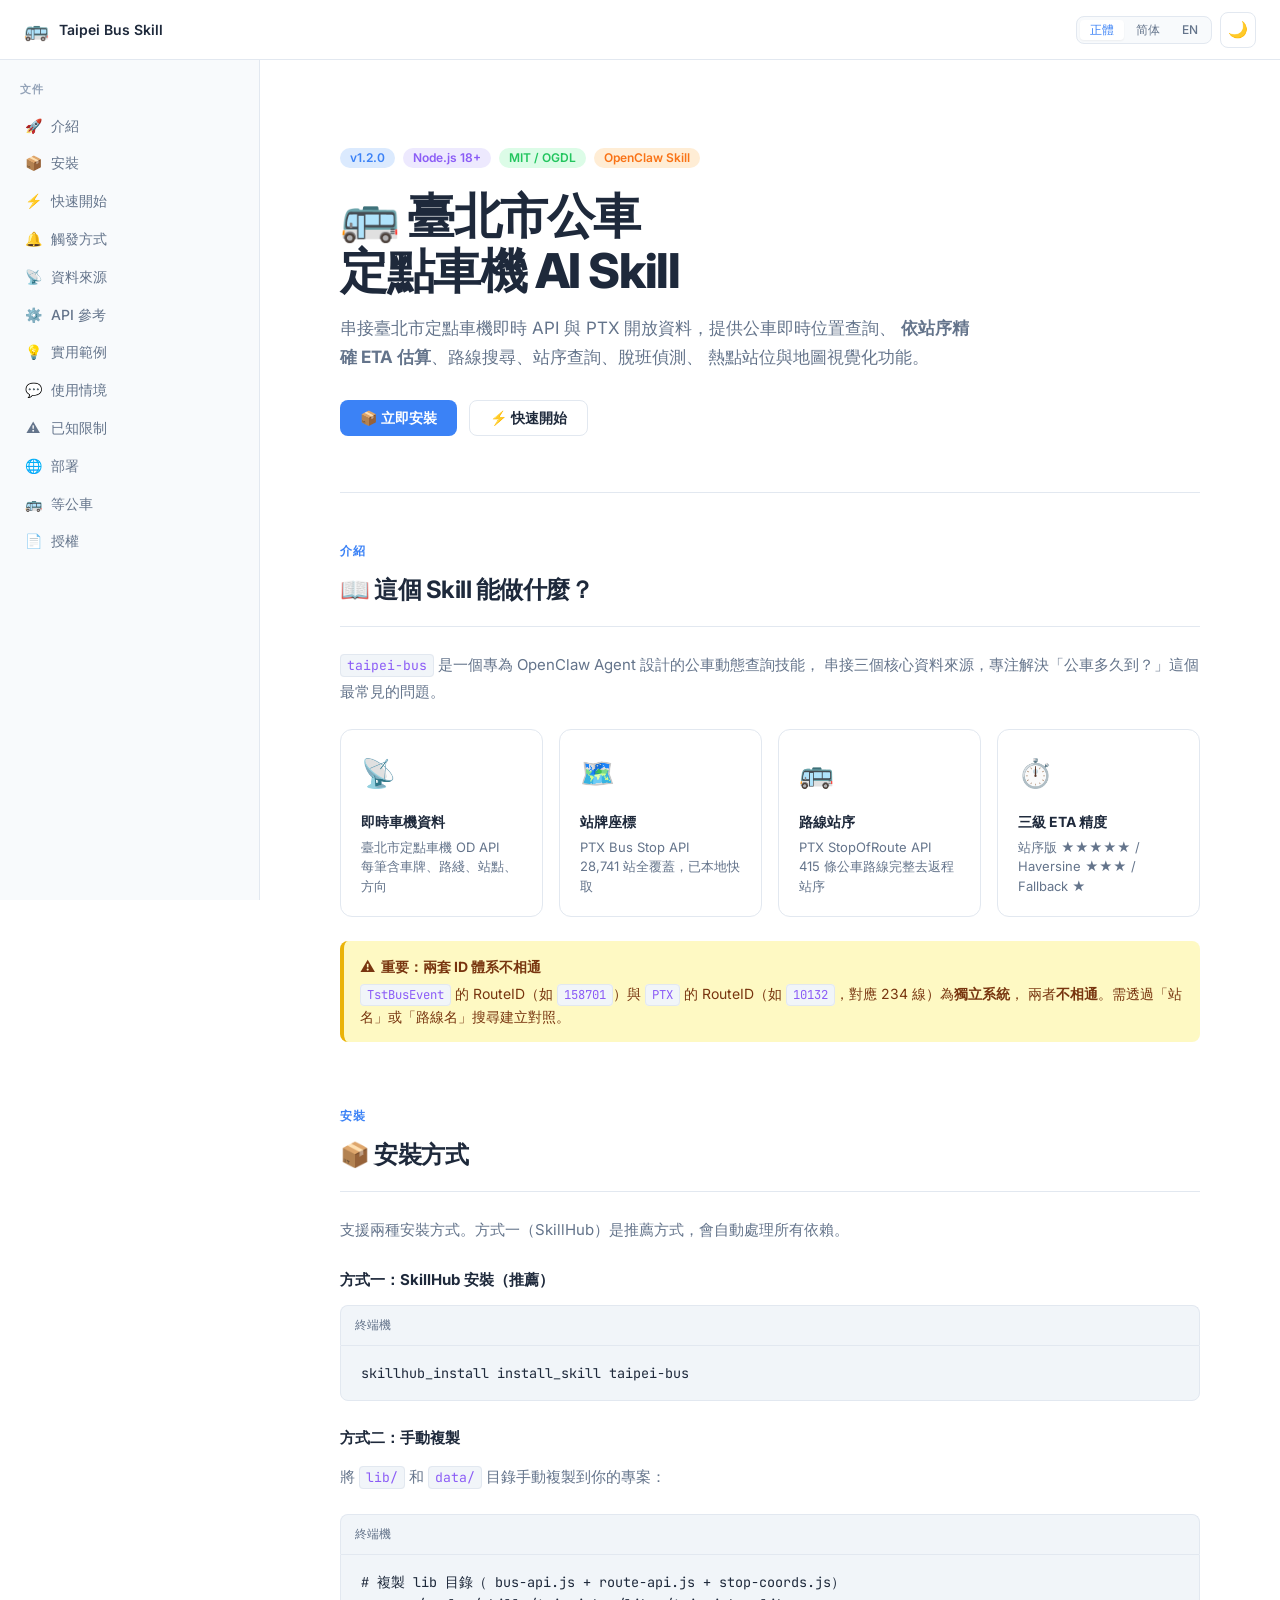
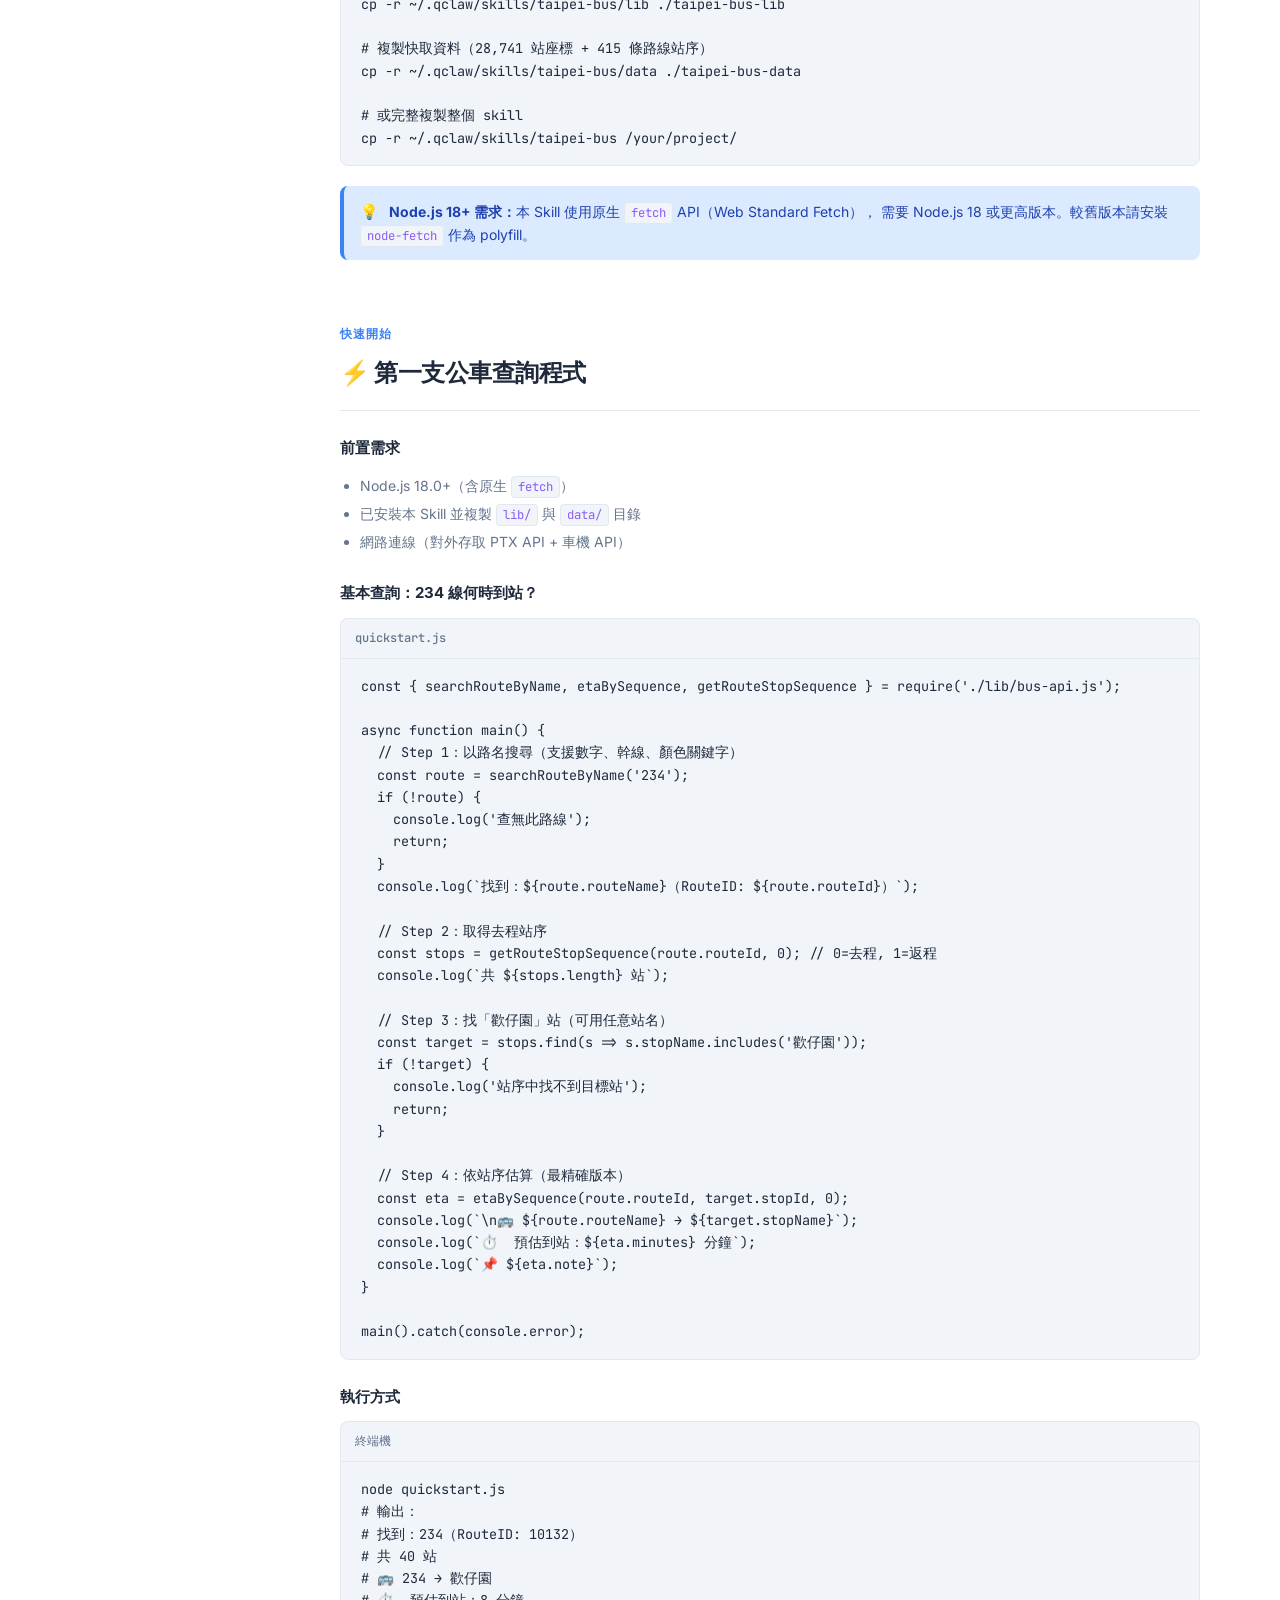
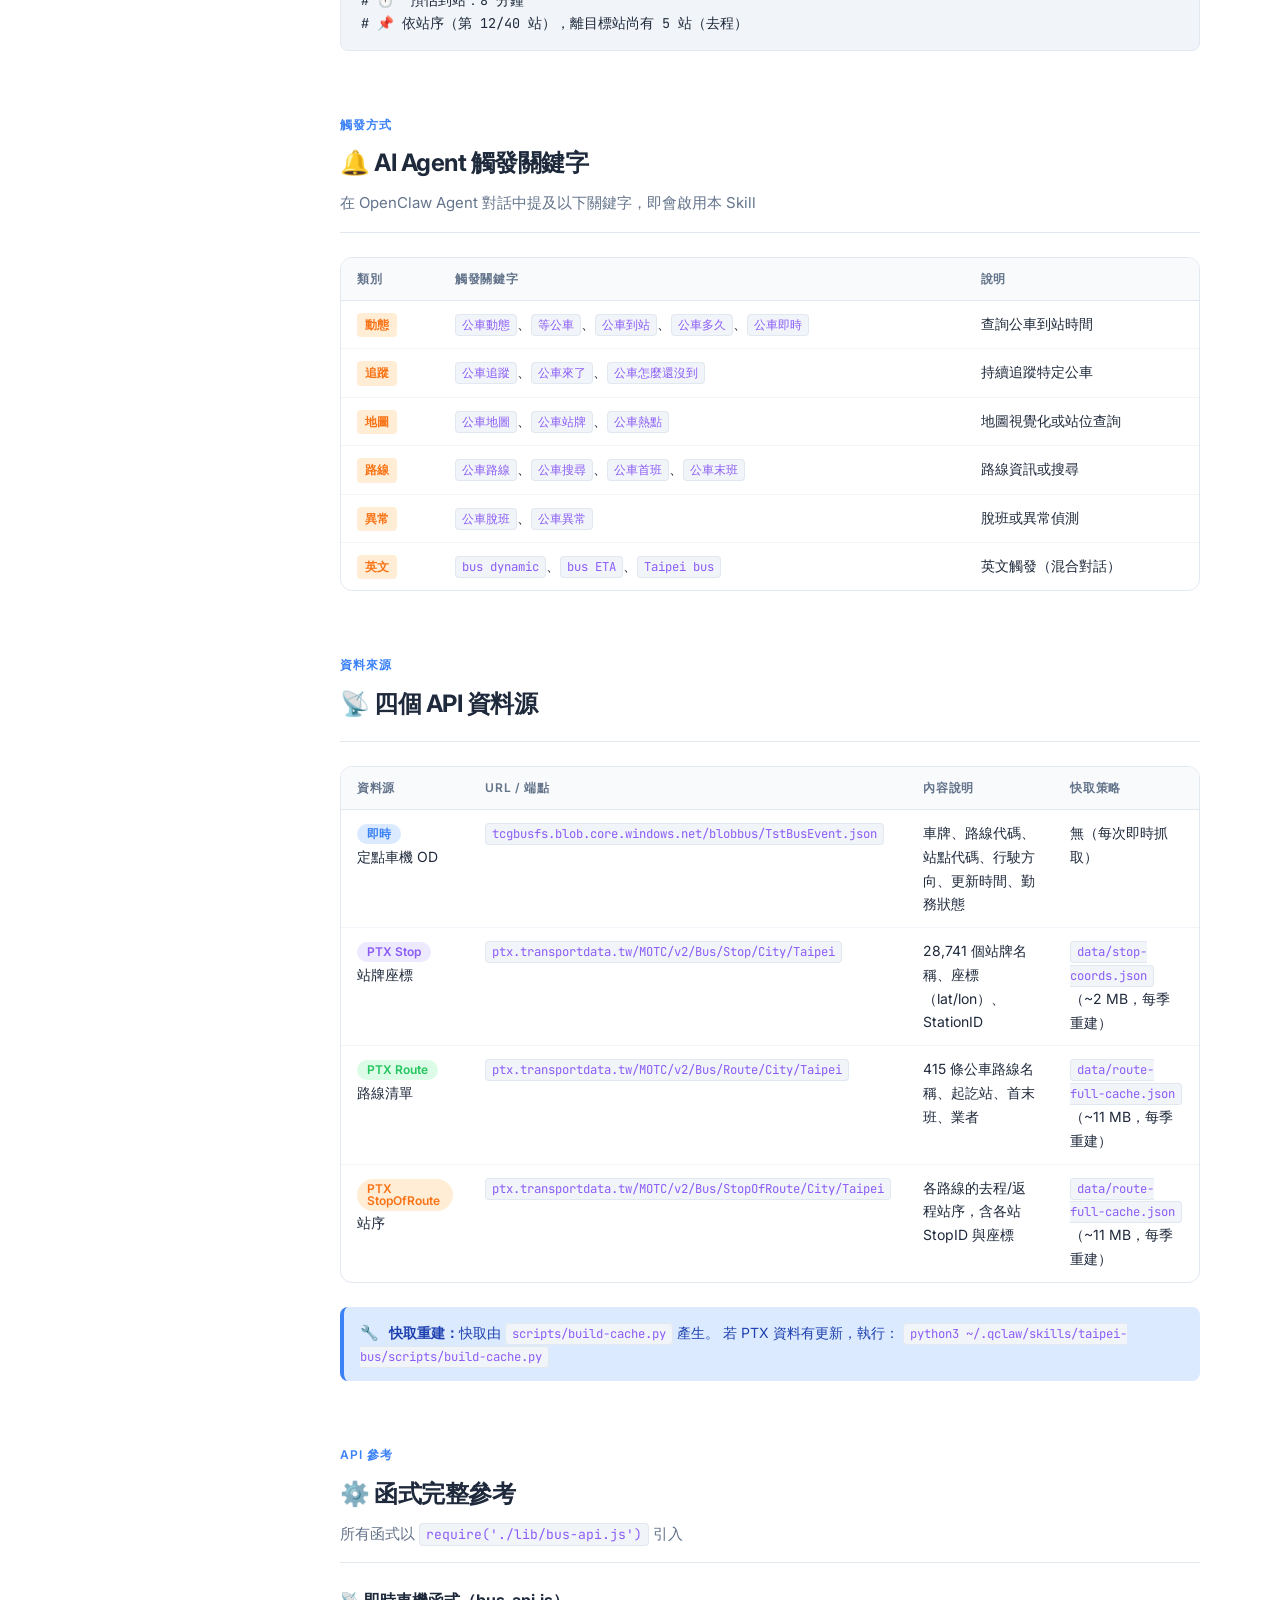
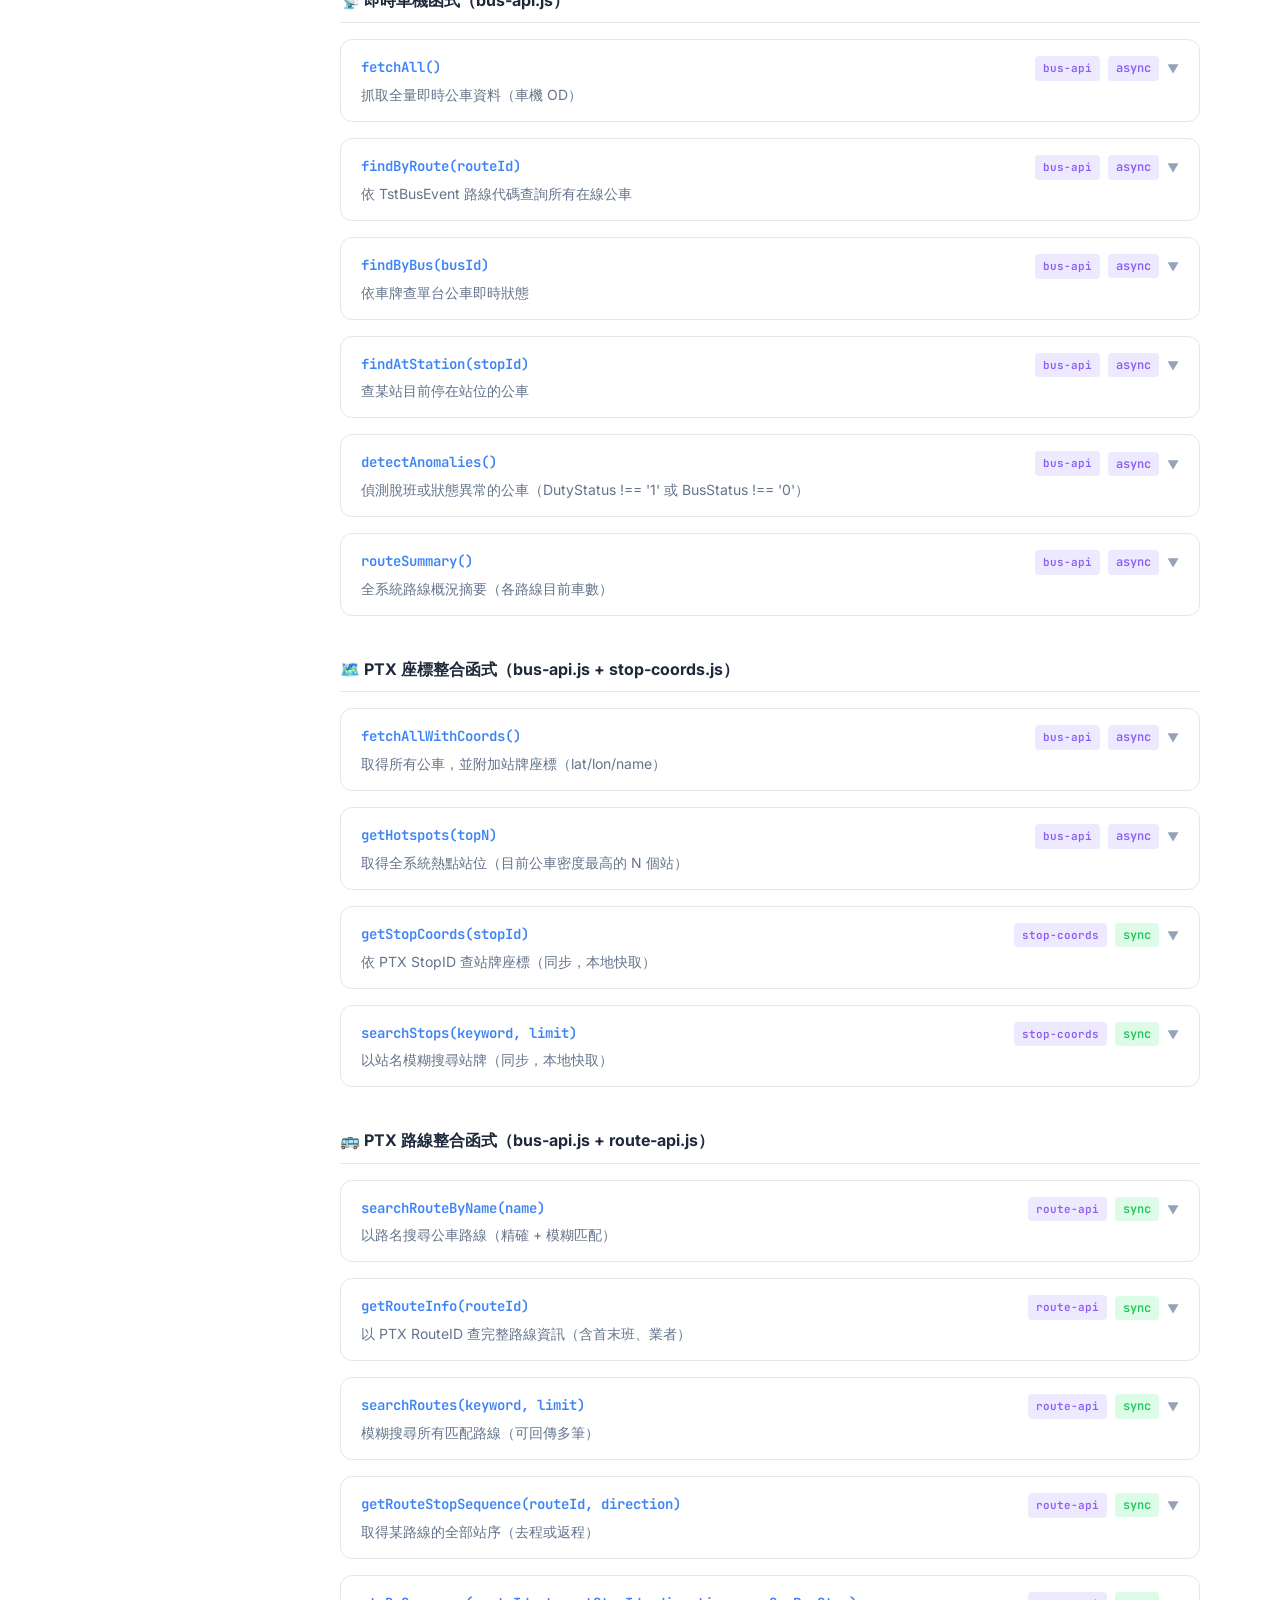
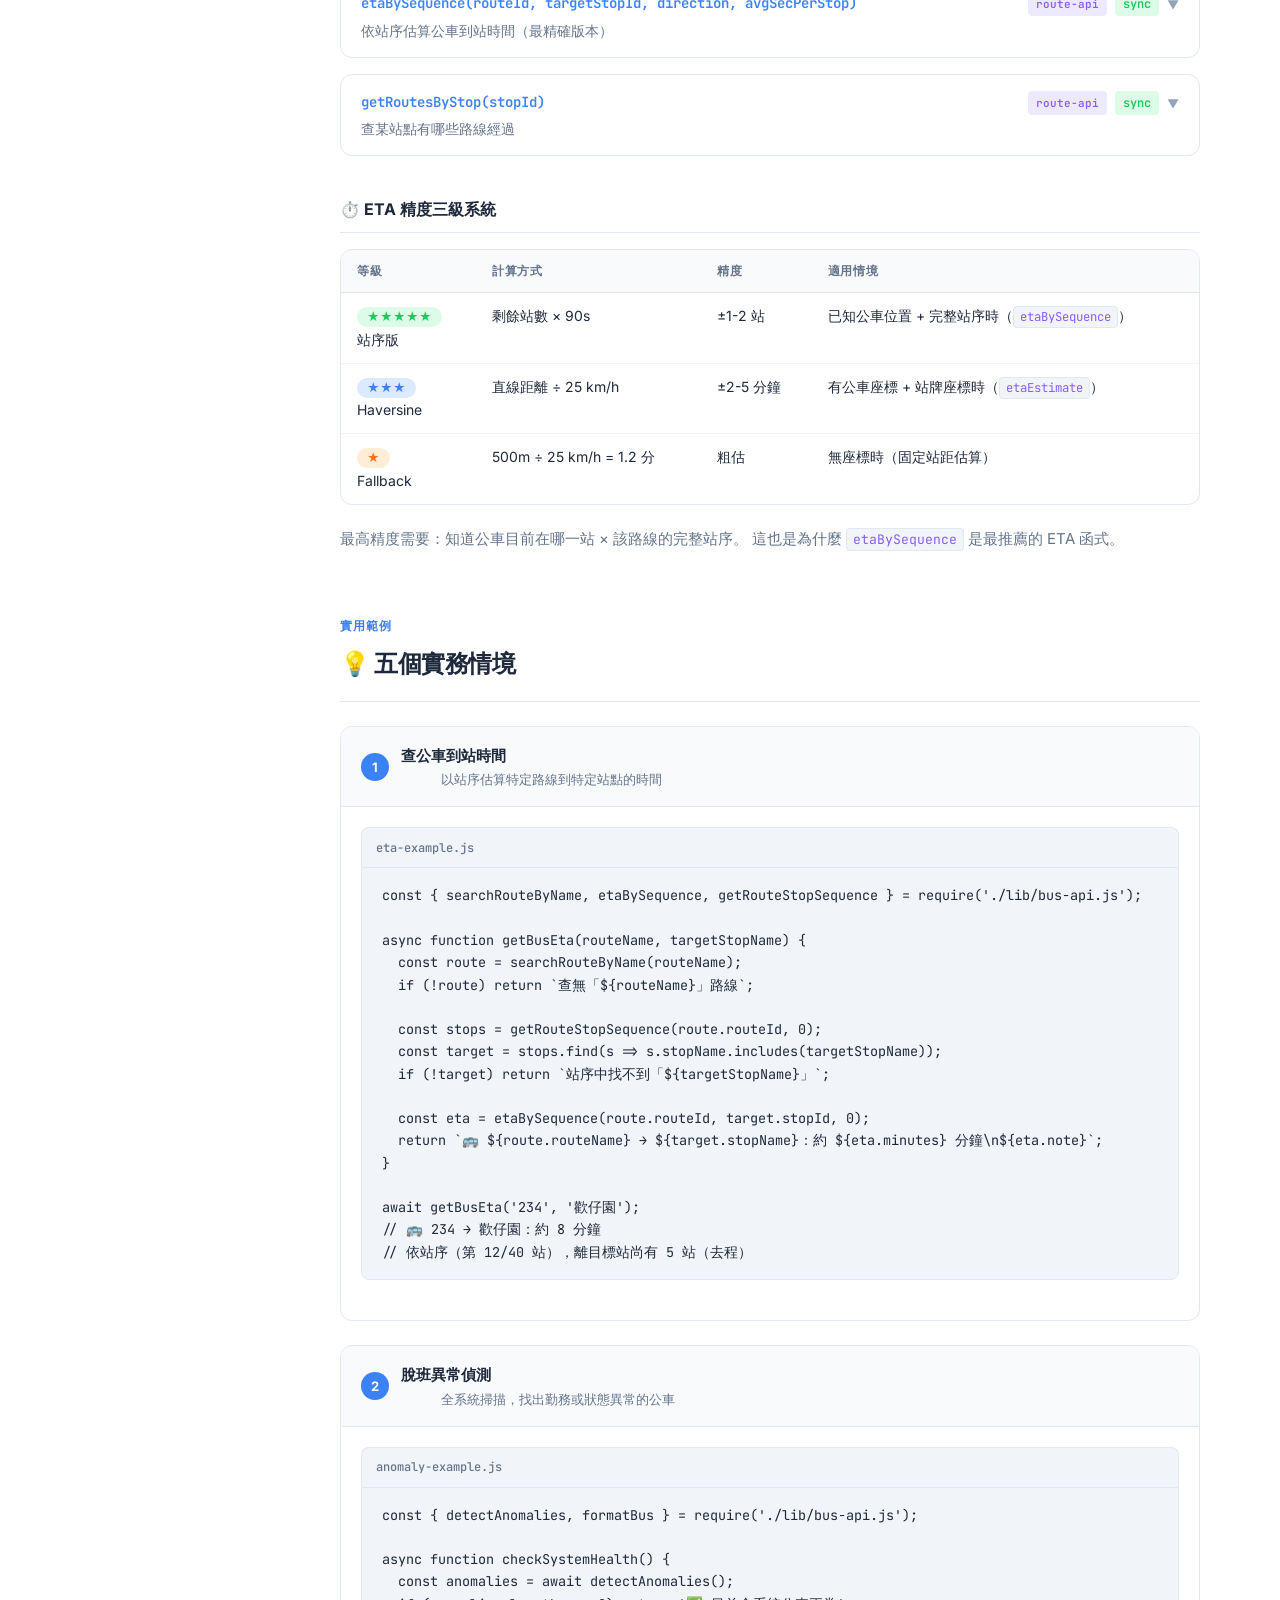
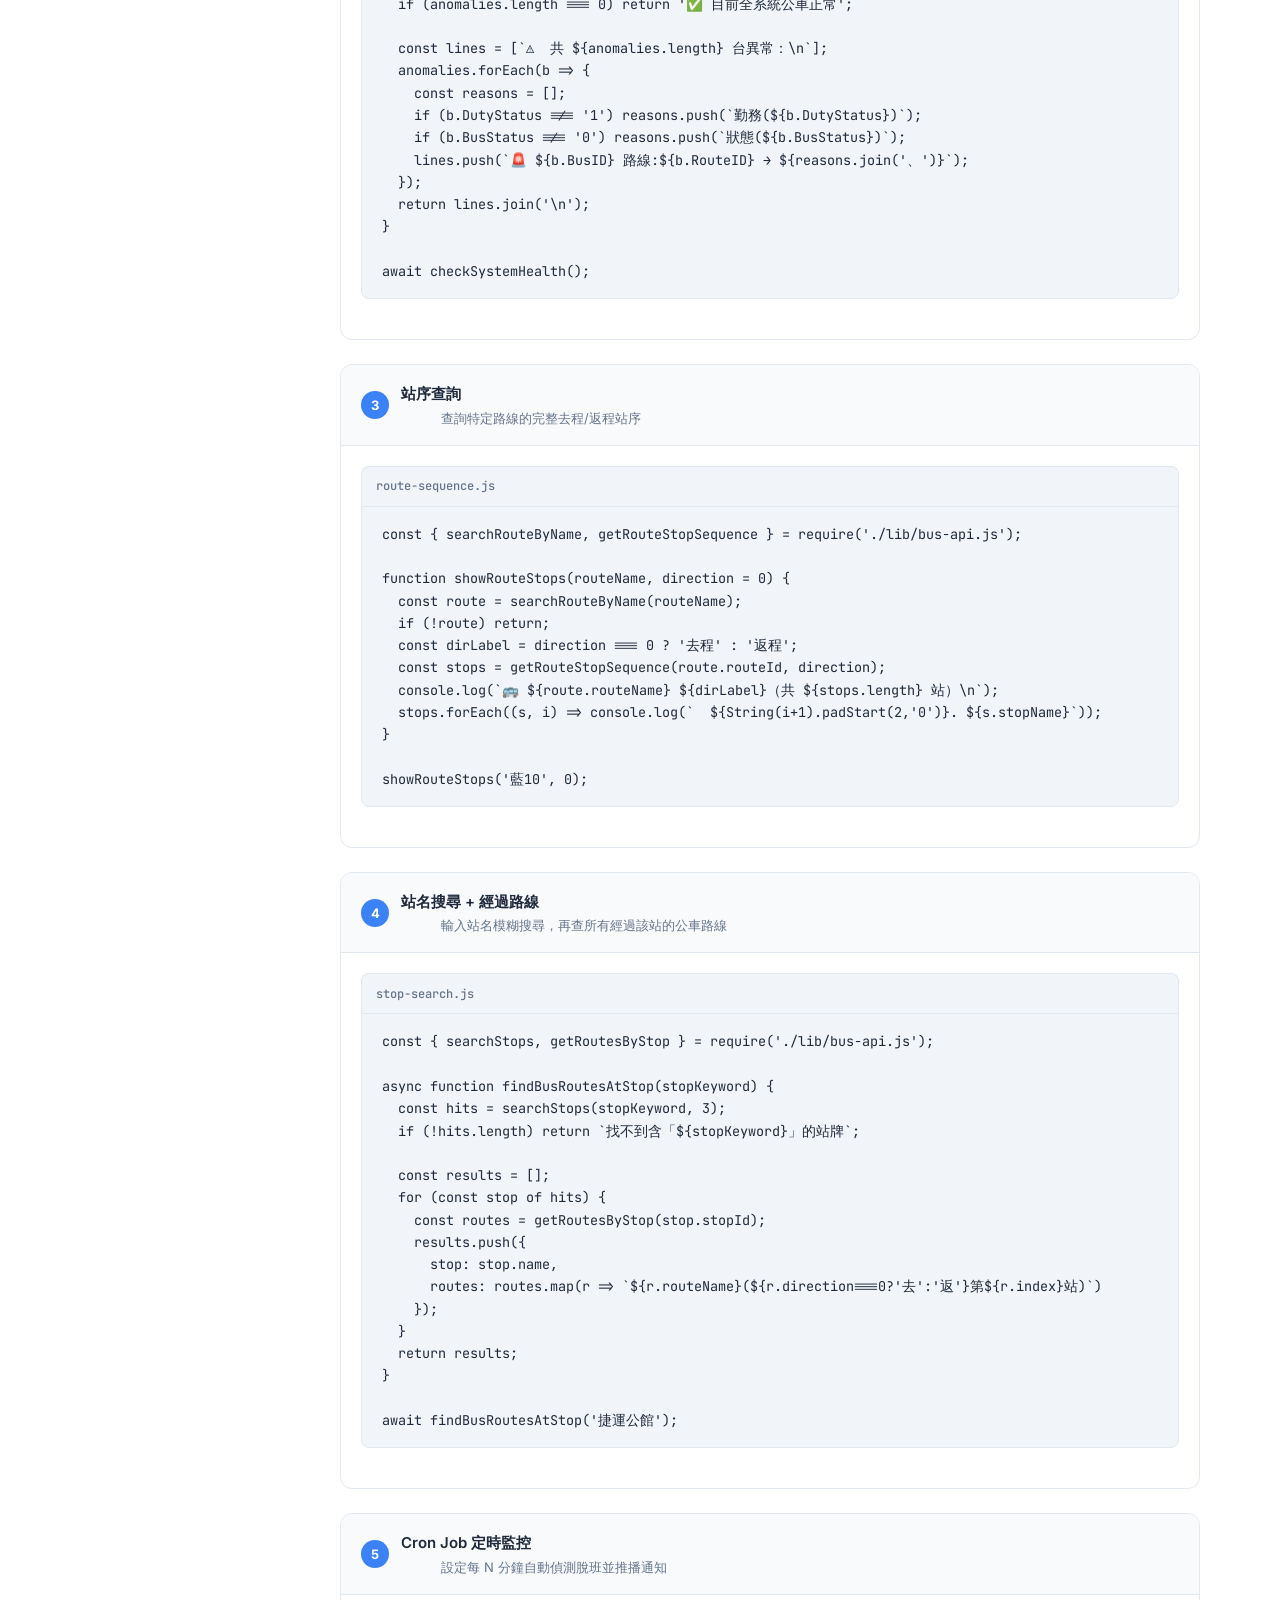
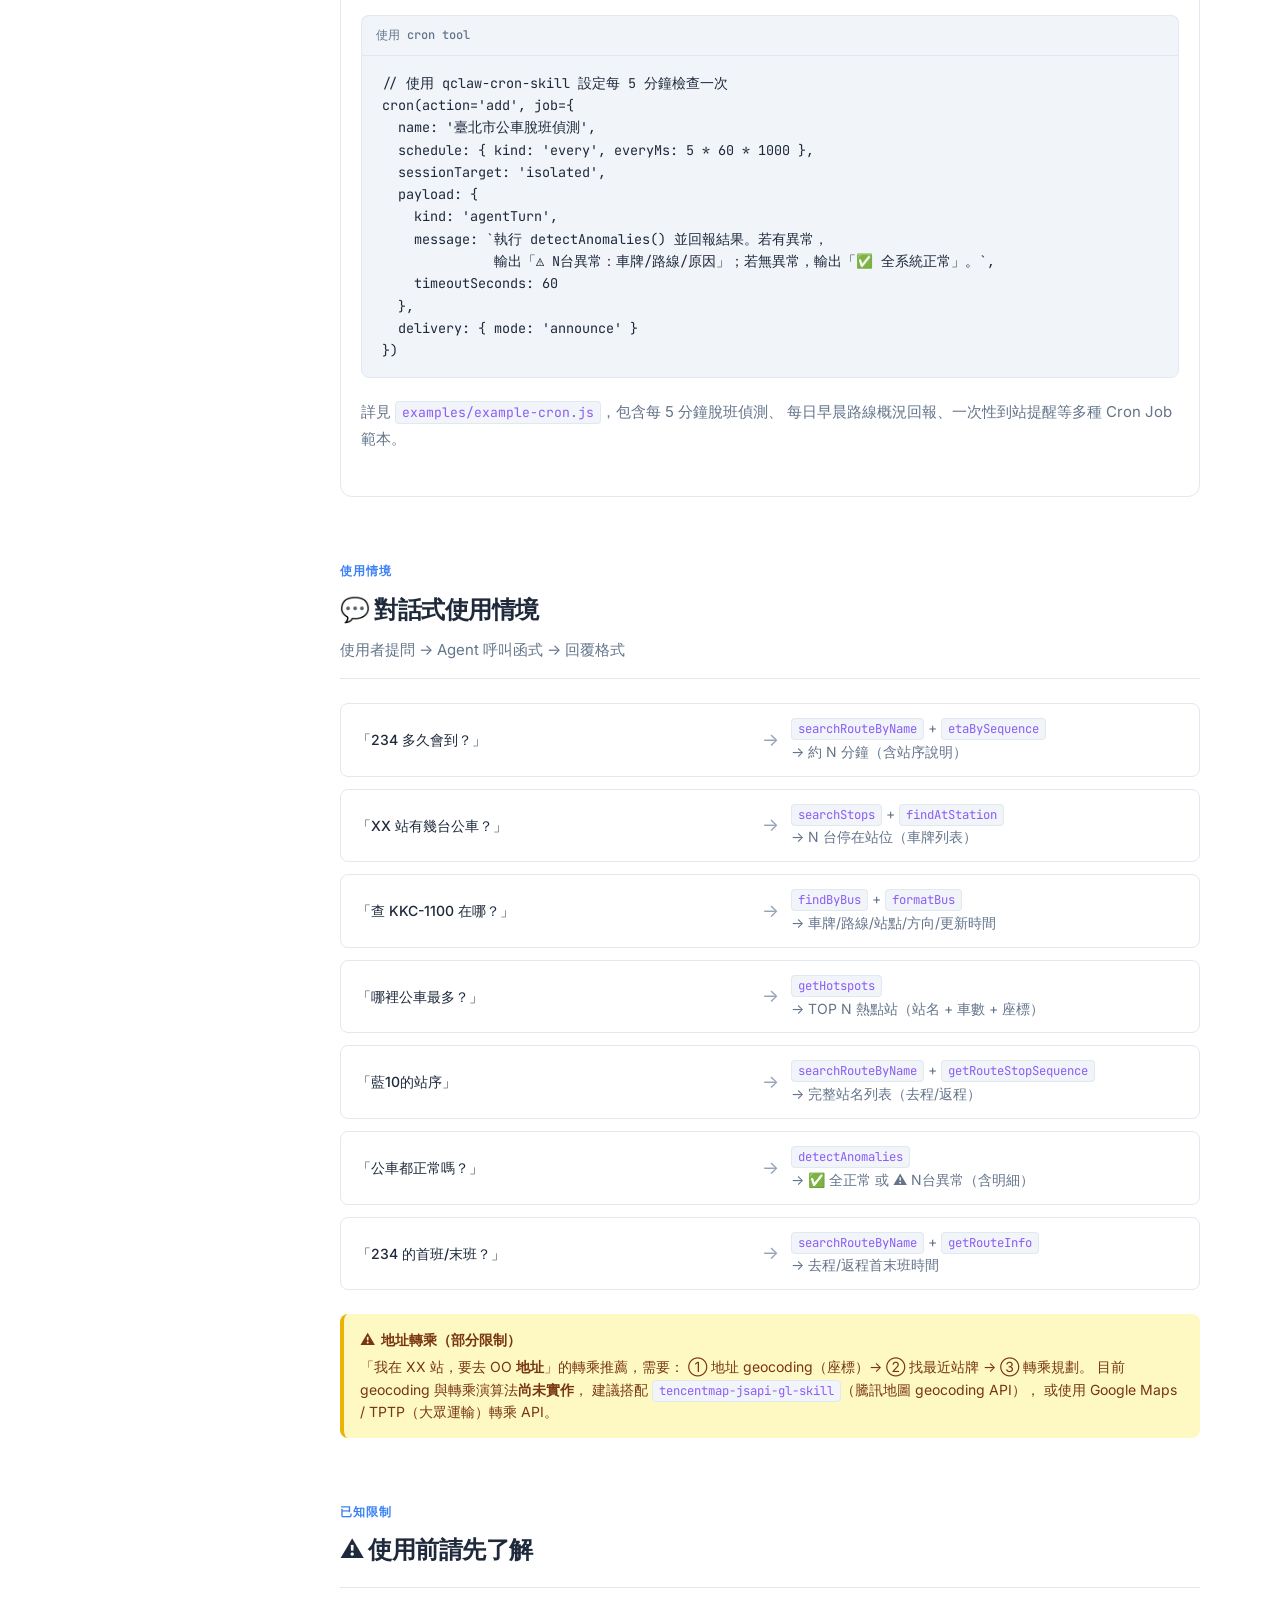
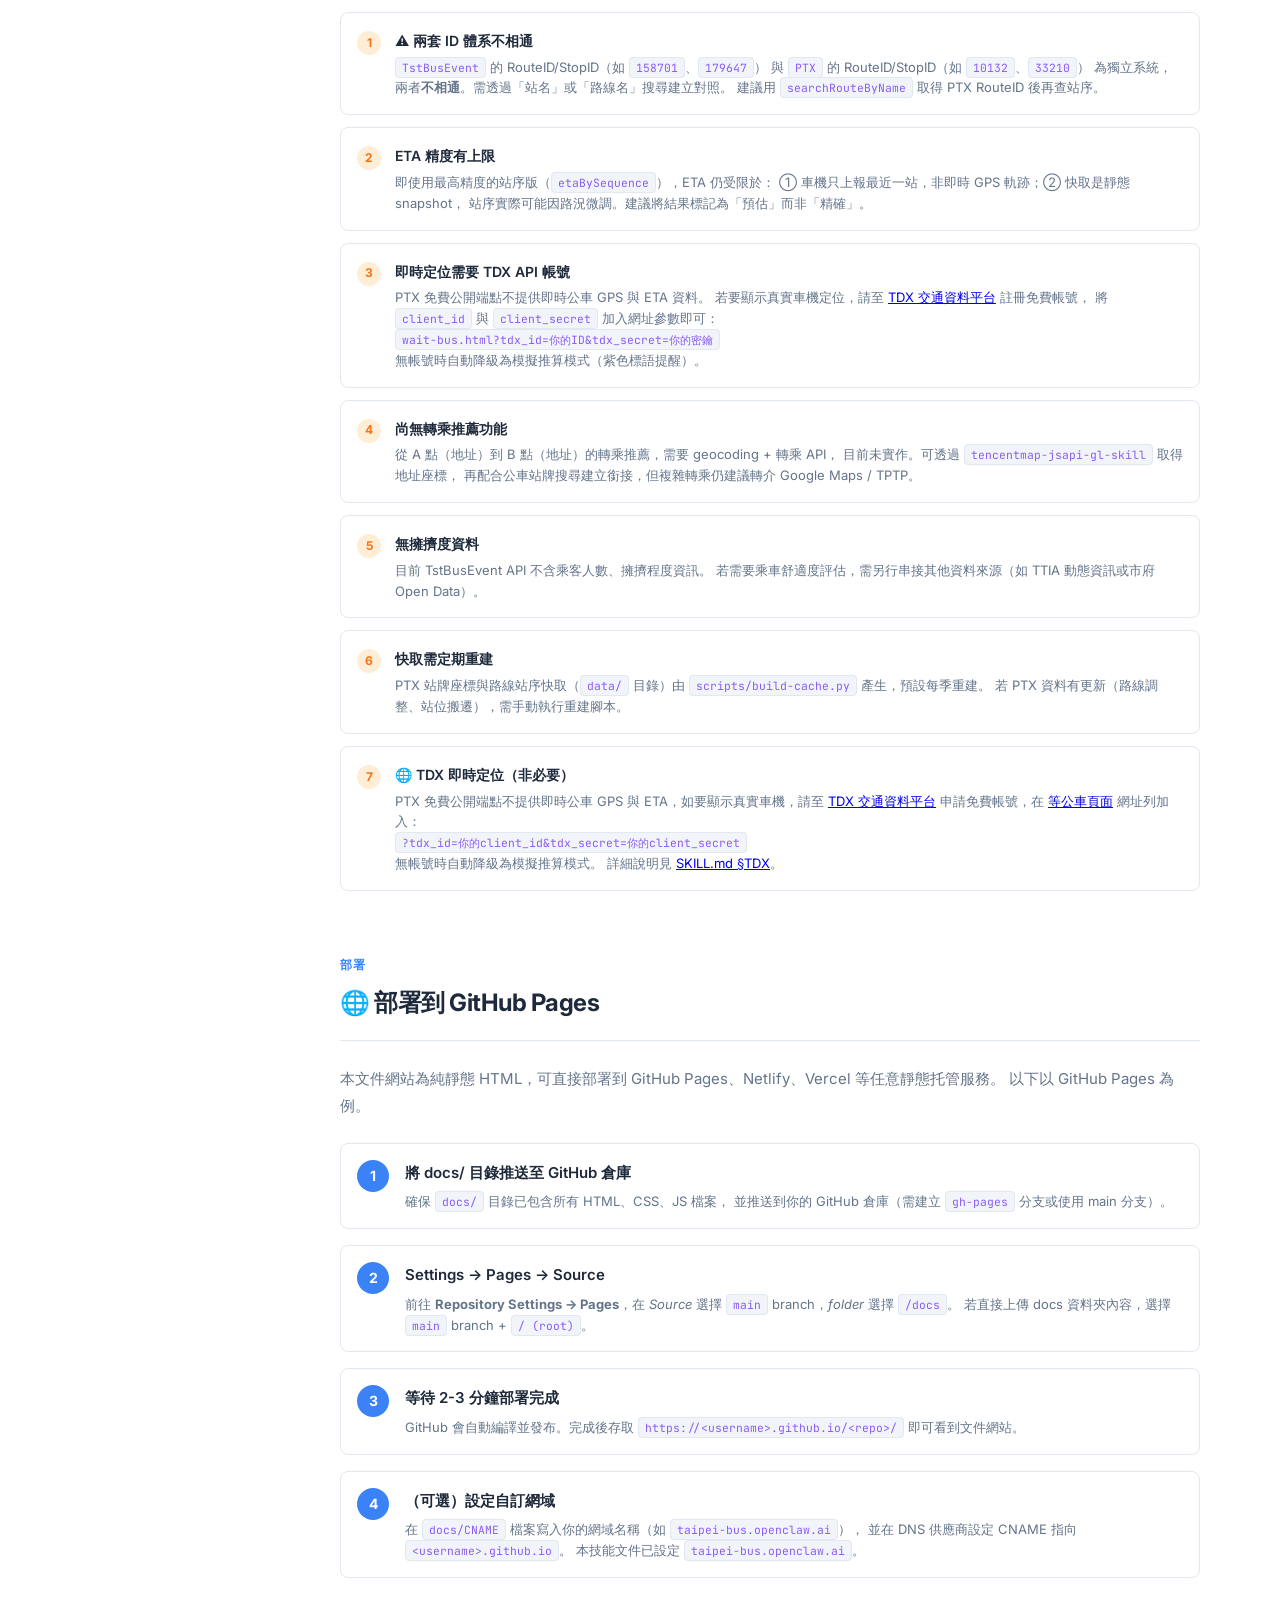
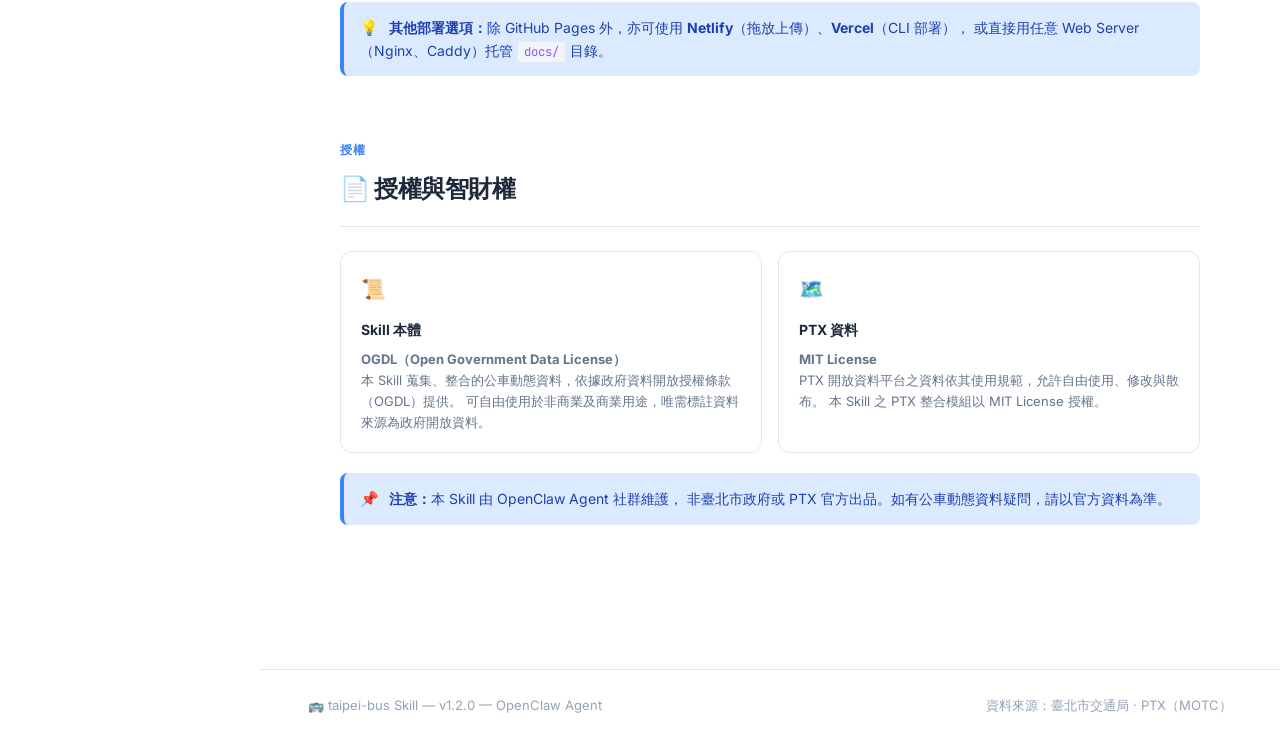
==== commit 4bf3cdfd: "docs: update index.html with TDX API usage guide - Replace limitation #3 (partial bus coverage) with" ====
--- a/bus/index.html
+++ b/bus/index.html
@@ -1333,10 +1333,13 @@
             <div class="limitation-item">
               <div class="limitation-num">3</div>
               <div class="limitation-content">
-                <div class="limitation-title">即時資料僅涵蓋部分車機車輛</div>
+                <div class="limitation-title">即時定位需要 TDX API 帳號</div>
                 <div class="limitation-desc">
-                  TstBusEvent API 只包含有安裝定點車機設備的公車，<strong>非全部營運車輛</strong>。
-                  無車機的車輛不會出現在查詢結果中，不代表它不存在或未發車。
+                  PTX 免費公開端點不提供即時公車 GPS 與 ETA 資料。
+                  若要顯示真實車機定位，請至 <a href="https://tdx.transportdata.tw/" target="_blank">TDX 交通資料平台</a> 註冊免費帳號，
+                  將 <code>client_id</code> 與 <code>client_secret</code> 加入網址參數即可：<br>
+                  <code>wait-bus.html?tdx_id=你的ID&tdx_secret=你的密鑰</code>
+                  <br>無帳號時自動降級為模擬推算模式（紫色標語提醒）。
                 </div>
               </div>
             </div>
@@ -1376,6 +1379,25 @@
               </div>
             </div>
 
+            <div class="limitation-item">
+              <div class="limitation-num">7</div>
+              <div class="limitation-content">
+                <div class="limitation-title">🌐 TDX 即時定位（非必要）</div>
+                <div class="limitation-desc">
+                  PTX 免費公開端點不提供即時公車 GPS 與 ETA，如要顯示真實車機，請至
+                  <a href="https://tdx.transportdata.tw/" target="_blank">TDX 交通資料平台</a>
+                  申請免費帳號，在
+                  <a href="wait-bus.html" target="_blank">等公車頁面</a>
+                  網址列加入：<br>
+                  <code>?tdx_id=你的client_id&amp;tdx_secret=你的client_secret</code><br>
+                  無帳號時自動降級為模擬推算模式。
+                  詳細說明見
+                  <a href="https://github.com/xuan905/taipei-bus-skill#tdx-%E5%8D%B3%E6%99%82%E8%B3%87%E6%96%99%E9%9C%80%E8%A8%AD%E5%AE%9A-tdx_client_idsecret"
+                     target="_blank">SKILL.md §TDX</a>。
+                </div>
+              </div>
+            </div>
+
           </div>
         </section>
 
